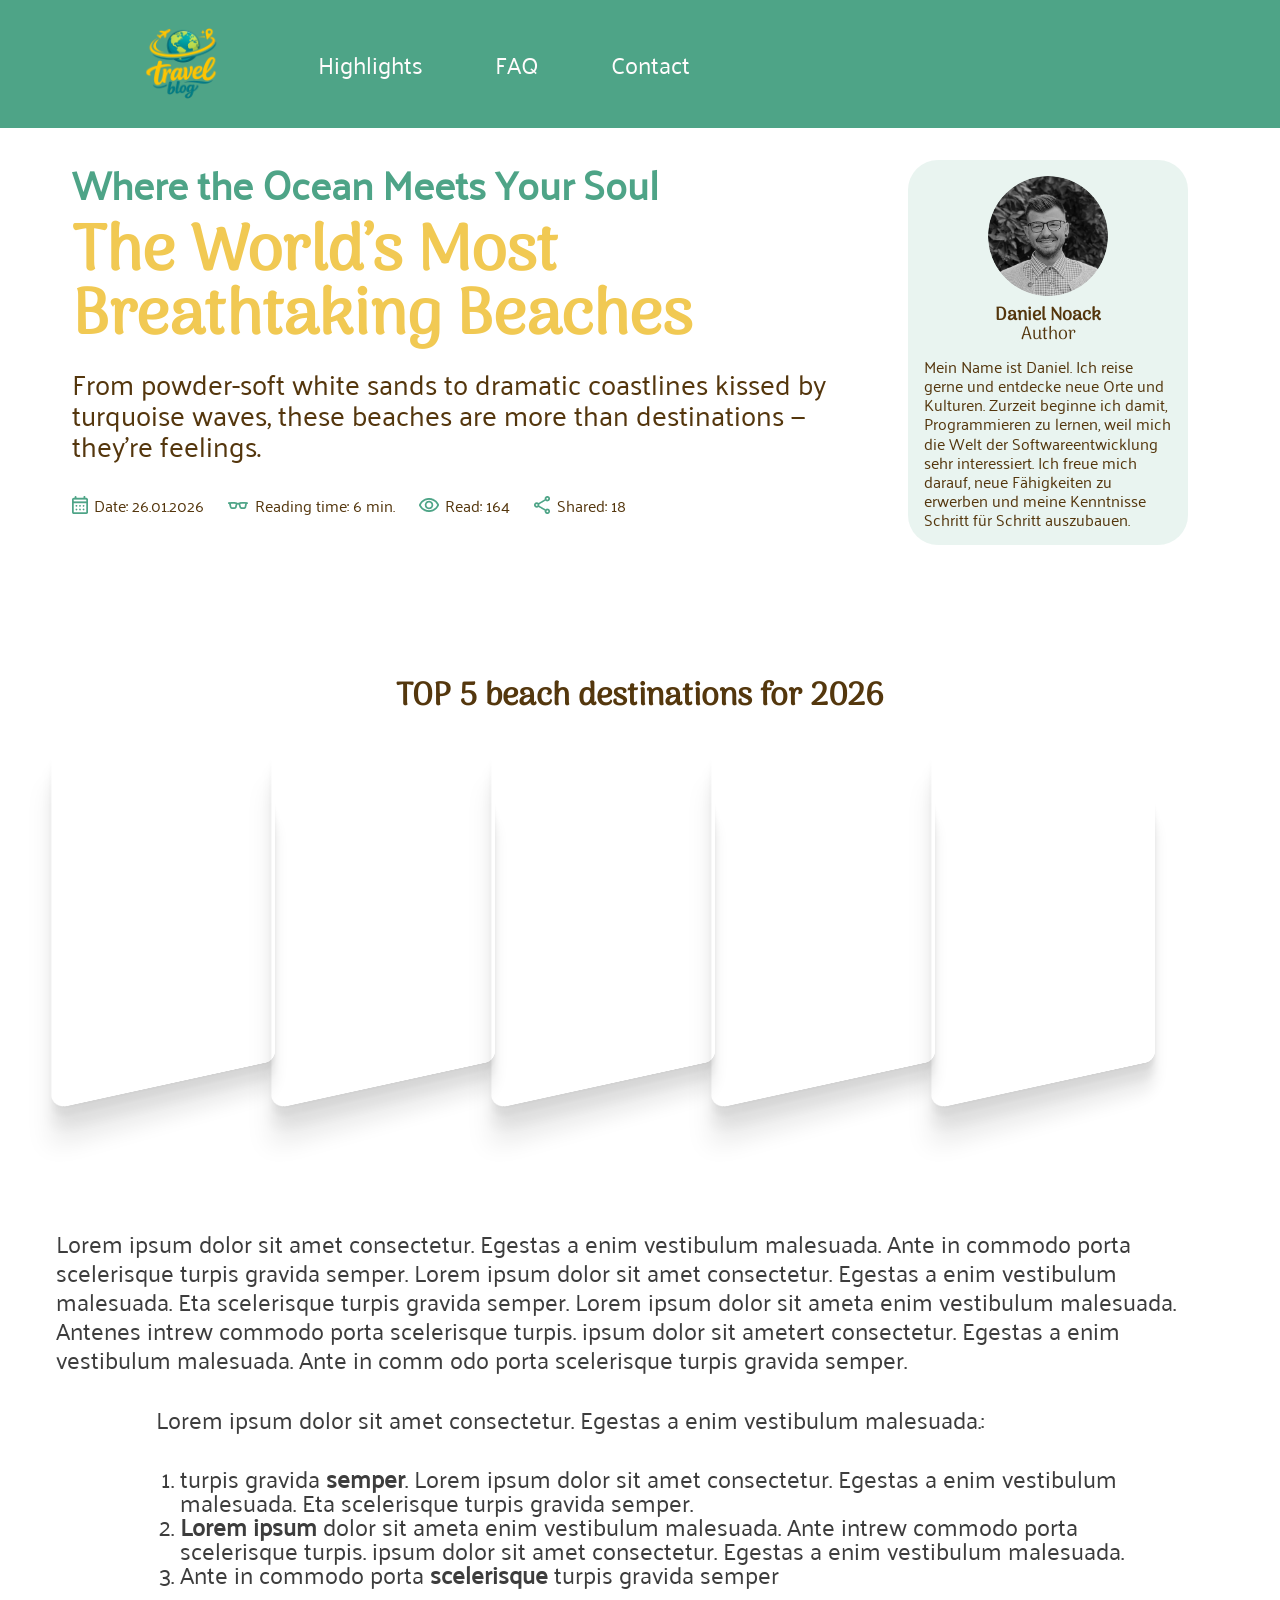
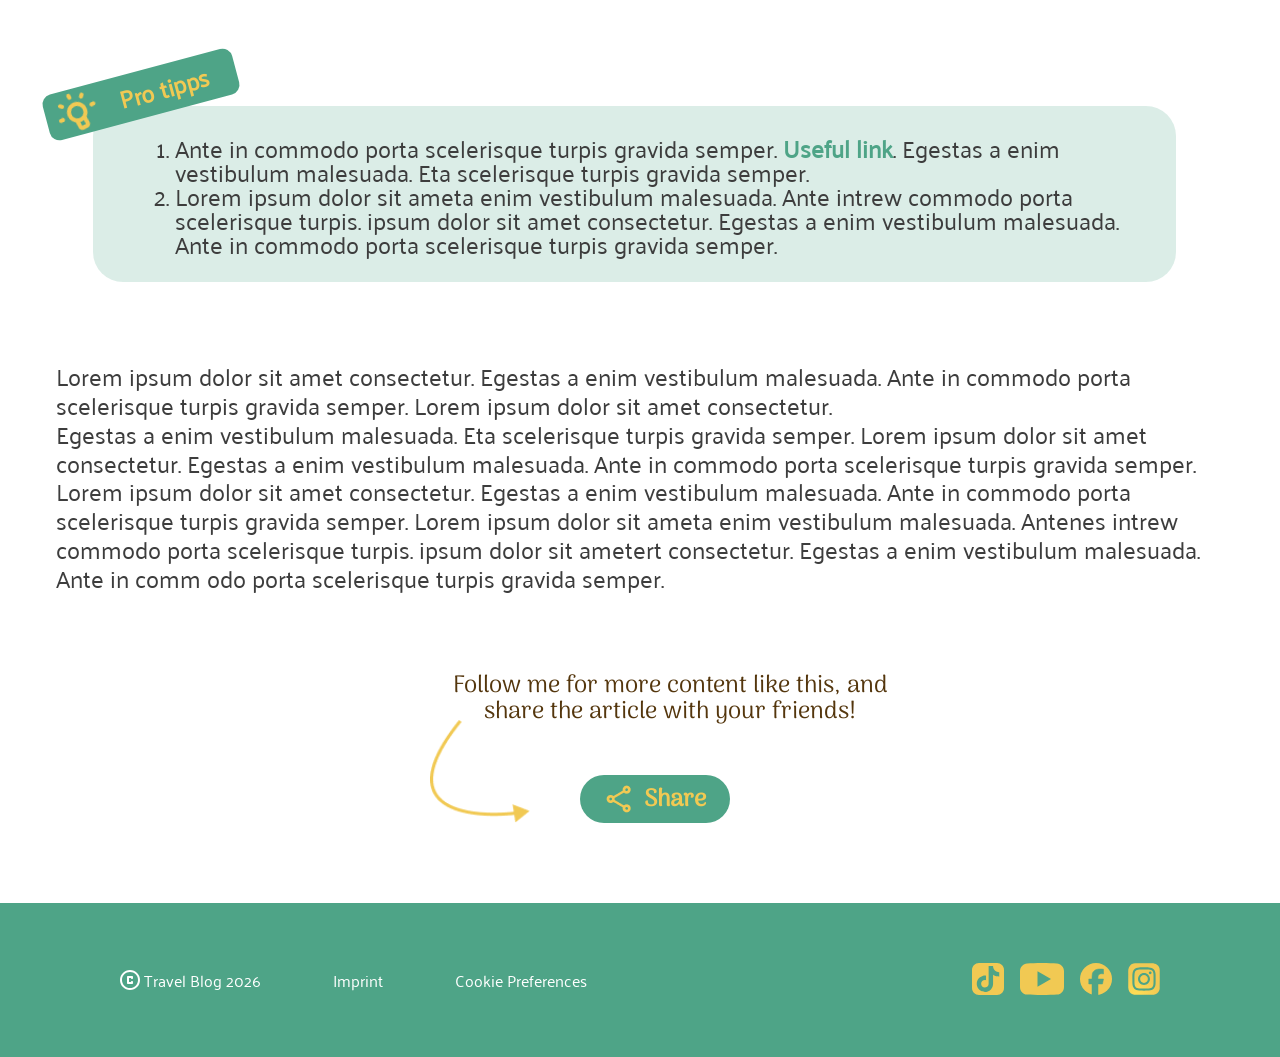
==== Article1.html @ 24c1e1bf "Responsive Slider Art. 1" ====
<!DOCTYPE html>
<html lang="de">

<head>
    <meta charset="UTF-8">
    <meta name="viewport" content="width=device-width, initial-scale=1.0">
    <title>Travel-Blog</title>
    <link rel="icon" type="image/x-icon" href="./icon/logo.svg">
    <link rel="stylesheet" href="var.css">
    <link rel="stylesheet" href="style-art1.css">
    <link rel="stylesheet" href="fonts.css">
    <link rel="stylesheet" href="standart.css">
    <link rel="stylesheet" href="nav-footer.css">
</head>

<body>

    <div class="nav-bar">

        <div class="logo">
            <img src="./icon/logo.svg" alt="Logo">
        </div>

        <nav class="nav-main">
            <ul>
                <li><a href="home.html#highlights">Highlights</a></li>
                <li><a href="home.html#faq">FAQ</a></li>
                <li><a href="home.html#contact">Contact</a></li>
            </ul>
        </nav>
    </div>


    <article>
        <header class="article-header">
            <p class="article-subtitle">Where the Ocean Meets Your Soul </p>
            <h1>The World’s Most Breathtaking Beaches</h1>
            <p class="article-description">From powder-soft white sands to dramatic coastlines kissed by turquoise
                waves, these beaches are more than destinations — they’re feelings.</p>

            <div class="article-meta">
                <span><img src="./img/calendar_month.png" alt="date">Date: 26.01.2026</span>
                <span><img src="./img/eyeglasses_2.png" alt="eyeglasses">Reading time: 6 min.</span>
                <span><img src="./img/visibility.png" alt="eye">Read: 164</span>
                <span><img src="./img/share.png" alt="share">Shared: 18</span>
            </div>
        </header>

        <aside class="author-card">
            <img src="./img/daniel.png" alt="Daniel Noack">
            <h6>Daniel Noack</h6>
            <p class="author-role">Author</p>
            <p class="author-bio">Mein Name ist Daniel. Ich reise gerne und entdecke neue Orte und Kulturen. Zurzeit
                beginne ich damit, Programmieren zu lernen, weil mich die Welt der Softwareentwicklung sehr
                interessiert. Ich freue mich darauf, neue Fähigkeiten zu erwerben und meine Kenntnisse Schritt für
                Schritt auszubauen.</p>
        </aside>

    </article>

    <section class="slider">

        <h5>TOP 5 beach destinations for 2026</h5>

        <section class="slider_b">


            <div class="slider_b_element slider_b_one"> </div>
            <div class="slider_b_element slider_b_two"> </div>
            <div class="slider_b_element slider_b_three"> </div>
            <div class="slider_b_element slider_b_four"> </div>
            <div class="slider_b_element slider_b_five"> </div>

        </section>

    </section>

    <section class="slider_mobile">

        <h5>TOP 5 beach destinations for 2026</h5>
        
        <div class="slider_a">

            <input type="radio" name="slider" value="one" checked>
            <input type="radio" name="slider" value="two">
            <input type="radio" name="slider" value="three">
            <input type="radio" name="slider" value="four">
            <input type="radio" name="slider" value="five">

            <div class="slider_a_wrapper">
                <figure class="slider_a_element element_one"></figure>
                <figure class="slider_a_element element_two"></figure>
                <figure class="slider_a_element element_three"></figure>
                <figure class="slider_a_element element_four"></figure>
                <figure class="slider_a_element element_five"></figure>
            </div>

        </div>
    </section>

    <section class="article-content">
        <p>Lorem ipsum dolor sit amet consectetur. Egestas a enim vestibulum malesuada. Ante in commodo porta
            scelerisque turpis gravida semper. Lorem ipsum dolor sit amet consectetur. Egestas a enim vestibulum
            malesuada. Eta scelerisque turpis gravida semper. Lorem ipsum dolor sit ameta enim vestibulum malesuada.
            Antenes intrew commodo porta scelerisque turpis. ipsum dolor sit ametert consectetur. Egestas a enim
            vestibulum malesuada. Ante in comm odo porta scelerisque turpis gravida semper.</p>

        <p class="list-intro">Lorem ipsum dolor sit amet consectetur. Egestas a enim vestibulum malesuada.:</p>
        <ol>
            <li>turpis gravida <strong>semper</strong>. Lorem ipsum dolor sit amet consectetur. Egestas a enim
                vestibulum malesuada. Eta scelerisque turpis gravida semper.</li>
            <li><strong>Lorem ipsum</strong> dolor sit ameta enim vestibulum malesuada. Ante intrew commodo porta
                scelerisque turpis. ipsum dolor sit amet consectetur. Egestas a enim vestibulum malesuada. </li>
            <li>Ante in commodo porta <strong>scelerisque</strong> turpis gravida semper</li>
        </ol>

        <section class="pro-tipps">
            <div class="pro-tipps-header">
                <img src="./img/lightbulb.png" alt="lightbulb">
                <p>Pro tipps</p>
            </div>
            <div class="pro-tipps-list">
                <ol>
                    <li>Ante in commodo porta scelerisque turpis gravida semper. <span class="useful-link">Useful
                            link</span>. Egestas a enim vestibulum malesuada. Eta scelerisque turpis gravida semper.
                    </li>
                    <li>Lorem ipsum dolor sit ameta enim vestibulum malesuada. Ante intrew commodo porta scelerisque
                        turpis.
                        ipsum dolor sit amet consectetur. Egestas a enim vestibulum malesuada. Ante in commodo porta
                        scelerisque turpis gravida semper.</li>
                </ol>
            </div>
        </section>

        <p class="list-outro">Lorem ipsum dolor sit amet consectetur. Egestas a enim vestibulum malesuada. Ante in
            commodo porta scelerisque turpis gravida semper. Lorem ipsum dolor sit amet consectetur.<br>Egestas a enim
            vestibulum malesuada. Eta scelerisque turpis gravida semper. Lorem ipsum dolor sit amet consectetur.
            Egestas a enim vestibulum malesuada. Ante in commodo porta scelerisque turpis gravida semper. Lorem ipsum
            dolor sit amet consectetur. Egestas a enim vestibulum malesuada. Ante in commodo porta scelerisque turpis
            gravida semper. Lorem ipsum dolor sit ameta enim vestibulum malesuada. Antenes intrew commodo porta
            scelerisque turpis. ipsum dolor sit ametert consectetur. Egestas a enim vestibulum malesuada. Ante in comm
            odo porta scelerisque turpis gravida semper.</p>

    </section>



    <section class="share">
        <p>Follow me for more content like this, and share the article with your friends!</p>
        <div class="share-action">
            <img class="share-arrow" src="./img/Vector 12.png" alt="vector">
            <button>
                <img class="icon-default" src="./img/share-yellow.png" alt="share">
                <img src="./img/share.png" alt="share" class="icon-hover">
                Share
            </button>
        </div>
    </section>

    <footer class="footer-main">
        <div class="footer-left">



            <a href="http://"> <img src="./icon/copyright.svg" alt=""> Travel Blog 2026</a>

            <a href="http://">Imprint</a>
            <a href="http://">Cookie Preferences</a>
        </div>


        <div class="footer-right">
            <a href="http://"><img src="./icon/tiktok.svg" alt="tiktok"></a>
            <a href="http://"><img src="./icon/youtube.svg" alt="youtube"></a>
            <a href="http://"><img src="./icon/facebook.svg" alt="facebook"></a>
            <a href="http://"><img src="./icon/instagram.svg" alt="instagram"></a>
        </div>
    </footer>

    <footer class="footer-mobile">
        <div class="mobile-content">
            <a href="home.html#Cappadocia"><img src="./icon/home-footer.svg" alt="home"></a>
            <a href="home.html#highlights"><img src="./icon/highlights-mobile.svg" alt="highlight"></a>
            <a href="home.html#faq"><img src="./icon/faq-mobile.svg" alt="faq"></a>
            <a href="home.html#contact"><img src="./icon/contact-mobile.svg" alt="contact"></a>

        </div>






    </footer>

</body>

</html>
---- var.css ----
:root {

    /*COLORS*/

    --color-primary: rgb(78, 164, 135);
    --color-primary-hover: #f1c953;

    --color-secondary: #f1c953;
    --color-font-secondary: #ffffff;

    --color-nav: #fffcfc;
    --color-font-main: #54360d;
    --color-summary: #cab575fb;

    --color-link: #4EA48720;

  

    /* SPACING*/

    --spacing-xs: 8px;
    --spacing-sm: 16px;
    --spacing-md: 32px;
    --spacing-m: 48px;
    --spacing-lg: 64px;
    --spacing-xl: 72px;


    /*BORDER RADIUS*/

    --radius-sm: 12px;
    --radius-md: 40px;
    --radius-lg: 50px;


    /*TRANSITIONS*/

    --transition-fast: 0.2s ease;
    --transition-normal: 0.3s ease;
}
---- style-art1.css ----
article {
    display: grid;
    grid-template-columns: 1fr 300px;
    grid-template-rows: auto auto;
    gap: 1rem;
    max-width: 1200px;
    margin: 0 auto;
    padding: 2rem;
    /*  padding: 2rem; */
}

.article-header {
    display: flex;
    flex-direction: column;
    grid-column: 1;
    grid-row: 1;

    /* gap: 20px; */
}

.article-header h1 {
    color: #f1c953;
    margin-bottom: 18px;
    margin-top: 18px;
}

.article-description {
    color: var(--color-font-main);
    font-size: 1.75rem;
    max-width: 900px;
    line-height: 110%;
    margin-bottom: 36px;
}

.article-subtitle {
    font-size: 2.5rem;
    font-weight: 600;
    color: var(--color-primary);
}

.article-meta {
    display: flex;
    gap: 1.5rem;
    align-items: center;
}

.article-meta span {
    display: flex;
    align-items: center;
    gap: 0.4rem;
    font-size: 1;
    color: var(--color-font-main);
}

.article-intro {
    font-weight: 400;
    line-height: 120%;
    color: #3D3D3D;
    margin-top: 40px;
    grid-column: 1 / -1;
    grid-row: 2;
    max-width: 1200px;
}

.author-card {
    background-color: var(--color-link);
    border-radius: 30px;
    grid-column: 2;
    grid-row: 1;
    padding: 1rem;
    text-align: center;
    width: 280px;
    align-self: start;
}

.author-card img {
    width: 120px;
    height: 120px;
    border-radius: 50%;
    object-fit: cover;
}

.author-card h6 {
    font-size: 18px;
    margin-top: 10px;
    font-weight: 700;
}

.author-role {
    font-size: 18px;
    font-weight: 400;
    margin-bottom: 12px;
    font-family: 'Arima';
    text-align: center;
}

.author-bio {
    font-size: 1rem;
    font-weight: 400;
    line-height: 120%;
    text-align: start;
    max-width: 1440px;
}

/*Slider*/

.slider_mobile {
    display: none;
}

.slider {
    display: flex;
    flex-direction: column;
    justify-content: center;
    align-items: center;

    margin-top: 88px;
    margin-bottom: 88px;

}

h5 {
    text-align: center;
}

.slider_b {
    height: 300px;


    display: flex;
    align-items: center;
    justify-content: center;
    margin-top: 64px;
    margin-bottom: 64px;
    /* gap: 10px; */
}

.slider_b_element {

    z-index: 1;
    width: 220px;
    height: 100%;

    border-radius: var(--radius-sm);


    box-shadow: 0px 2px 1px rgba(3, 7, 18, 0.02),
        0px 8px 5px rgba(3, 7, 18, 0.04),
        0px 18px 11px rgba(3, 7, 18, 0.06),
        0px 32px 19px rgba(3, 7, 18, 0.08);


    /*  background-color: rgb(5, 89, 234);*/


    transform: perspective(250px) rotateY(20deg) translateX(-20px);
    transform-origin: 50% 50%;

    transition: all 250ms ease-in-out;
}

.slider_b_one {
    background-image: url(./img/slider_pic_1.jpg);
    background-position: center;
    background-repeat: no-repeat;
    background-size: cover;
}

.slider_b_two {
    background-image: url(./img/slider_pic_2.jpg);
    background-position: center;
    background-repeat: no-repeat;
    background-size: cover;
}

.slider_b_three {
    background-image: url(./img/slider_pic_3.jpg);
    background-position: center;
    background-repeat: no-repeat;
    background-size: cover;
}

.slider_b_four {
    background-image: url(./img/slider_pic_4.jpg);
    background-position: center;
    background-repeat: no-repeat;
    background-size: cover;
}

.slider_b_five {
    background-image: url(./img/slider_pic_5.jpg);
    background-position: center;
    background-repeat: no-repeat;
    background-size: cover;
}

.slider_b_element:hover {
    z-index: 2;
    background-color: aqua;
    transform: perspective(250px) rotateY(0deg) translateX(-20px) scaleX(1.5) scaleY(1.2);
}

.slider_b_element:hover~.slider_b_element {
    background-color: brown;
    transform: perspective(250px) rotateY(-20deg) translateX(-20px);
}

/*Artikel*/

.article-content p {
    font-size: 24px;
    line-height: 120%;
    max-width: 1201px;
    margin: 0 auto;
    padding: 0 1rem;
    color: #3D3D3D;
}

.article-content .list-intro {
    max-width: 1000px;
    font-size: 24px;
    margin-top: 32px;
    margin-bottom: 32px;
}

.article-content ol {
    margin: 0 auto;
    max-width: 1000px;
    /* padding: 0 1rem 0 3.5rem;*/
    color: #3D3D3D;
}


.article-content ol li::marker {
    /*font-size: 14px;*/
    align-items: center;
    font-family: 'Palanquin';
}

.article-content .list-outro {
    margin-top: 32px;
    margin-bottom: 32px;
}

/*Pro Tipps*/
.pro-tipps {
    padding: 20px;
    position: relative;
    margin: 60px auto;
    max-width: 1134px;
    max-height: 260px;
    margin-top: 100px;
}

.pro-tipps-header {
    position: absolute;
    top: -15px;
    left: -30px;
    background-color: var(--color-primary);
    color: var(--color-secondary);
    padding: 4px 12px;
    border-radius: 10px;
    display: flex;
    align-items: center;
    gap: 8px;
    transform: rotate(-15deg);
}

.pro-tipps-header img {
    width: 40px;
}

.pro-tipps-header p {
    color: var(--color-secondary);
    font-weight: 600;
}

.pro-tipps-list {
    max-width: 1083px;
    padding: 26px 16px;
    background-color: #4EA48733;
    padding-top: 30px;
    border-radius: 30px;
}

.pro-tipps-list ol {
    color: #3D3D3D;
}

.pro-tipps-list ol li {
    font-weight: 400;
    font-family: 'Palanquin';
}

.useful-link {
    color: var(--color-primary);
    font-weight: 700;
}

.share {
    display: flex;
    flex-direction: column;
    align-items: center;
    margin: 160px auto 50px auto;
    max-width: 500px;
}

.share-action {
    display: flex;
    flex-direction: column;
    align-items: center;
    position: relative;
    gap: 8px;
}

.share p {
    position: relative;
    text-align: center;
    font-family: 'Arima';
    font-weight: 500;
    top: -80px;
    margin-left: 60px;
}

.share-arrow {
    position: absolute;
    left: -120px;
    bottom: 30px;
    width: 100px;
}

.share button {
    position: relative;
    top: -30px;
    background-color: var(--color-primary);
    color: var(--color-secondary);
    border: none;
    font-family: 'Arima';
    max-height: 48px;
    font-weight: 700;
    font-size: 24px;
    border-radius: 40px;
    padding: 10px 24px;
    margin-left: 30px;
    display: flex;
    align-items: center;
    justify-content: center;
    gap: 8px;
    cursor: pointer;
    transition: var(--transition-normal);
}

.share button:hover {
    background-color: var(--color-secondary);
    color: var(--color-primary);
    border: 1px solid var(--color-primary);
    box-shadow: 0 0 15px var(--color-primary);
}

.icon-hover {
    display: none;
    width: 32px;
}

.share button:hover .icon-default {
    display: none;
}

.share button:hover .icon-hover {
    display: inline-block;
    width: 25px !important;
    height: 25px !important;
}

.share button img {
    width: 32px;
}

/* Responsives Design */

@media screen and (max-width: 1230px) {

    .pro-tipps {
        margin: 60px 40px;
    }

    .slider {
        margin-left: 16px;
        margin-right: 16px;
    }

    .slider_b_element {
        width: 190px;
    }
}

@media screen and (max-width: 1050px) {
    article {
        padding: 1rem;
    }

    .article-subtitle {
        font-size: 2rem;
    }

    .article-header h1 {
        font-size: 3.5rem;
    }

    .article-description {
        font-size: 1.5rem;
    }

    .article-intro {
        font-size: 1.5rem;
    }

    .article-content {
        margin-left: 0;
        margin-right: 0;
    }

    .slider_b_element {
        width: 160px;
    }
}


@media screen and (max-width: 768px) and (min-width: 600px) {
    article {
margin-top: 80px;
}

}

@media screen and (max-width: 768px) {
    body {
        padding-bottom: 130px;
    }

    .slider_mobile {
        display: flex;
        padding-top: 50px;
        padding-bottom: 50px;
        flex-direction: column;
    }

    input[type="radio"] {
        width: 28px;
        height: 28px;
        margin-bottom: -60px;
    }

    input[type="radio"]:checked {
        width: 40px;
        height: 28px;
        appearance: none;
        background-color: var(--color-primary);
        border-radius: 20px;
    }

    .slider_a {
        position: relative;
        display: flex;
        justify-content: center;
        align-items: flex-end;
        gap: 22px;


        width: 100%;
        height: 450px;

        margin: 20px;


        overflow: visible;
    }

    .slider_a input {
        z-index: 2;

    }

    .slider_a_wrapper {
        position: absolute;
        z-index: 1;

        display: flex;

        width: 400%;
        height: 100%;

        transition: all 1s ease-in-out;
    }

    .slider_a_element {
        width: calc(500% / 5);
        height: 100%;
        /* margin: 2rem; */
        s
    }

    .element_one,
    .element_two,
    .element_three,
    .element_four,
    .element_five {
        background-size: cover;
        background-position: center;
        border-radius: 50px;
        margin-right: 10px;
        margin-left: 10px;

    }

    .element_one {

        background-image: url(./img/slider_pic_1.jpg);
    }

    .element_two {
        background-image: url(./img/slider_pic_2.jpg);
    }

    .element_three {
        background-image: url(./img/slider_pic_3.jpg);
    }

    .element_four {
        background-image: url(./img/slider_pic_4.jpg);
    }

    .element_five {
        background-image: url(./img/slider_pic_5.jpg);
    }


    .slider_a input[value="one"]:checked~.slider_a_wrapper {
        transform: translateX(calc(200% / 5));
    }

    .slider_a input[value="two"]:checked~.slider_a_wrapper {
        transform: translate(calc(100% / 5));
    }

    .slider_a input[value="three"]:checked~.slider_a_wrapper {
        transform: translateX(calc(0% / 5));
    }

    .slider_a input[value="four"]:checked~.slider_a_wrapper {
        transform: translateX(calc(-100% / 5));
    }

    .slider_a input[value="five"]:checked~.slider_a_wrapper {
        transform: translateX(calc(-200% / 5));
    }

    article {
        grid-template-columns: 1fr;
/*         margin-top: 100px;
 */    }

    .article-header {
        /* margin-left: 16px;
        margin-right: 16px; */
        grid-column: 1;
    }

    .author-card {
        grid-column: 1;
        grid-row: 2;
        width: 100%;
        margin-right: 16px;
        margin-left: 16px;
        align-self: center;
        justify-self: center;
    }

    .author-bio {
        text-align: center;
    }

    .slider {
        display: none;
    }

    .article-intro {
        grid-column: 1;
        grid-row: 3;
        margin-top: 24px;
        /*  margin-left: 16px;
        margin-right: 16px; */
    }

    .article-subtitle {
        font-size: 20px;
    }

    .article-header h1 {
        font-size: 40px;
        margin-top: 15px;
    }

    .article-description {
        font-size: 18px;
        margin-bottom: 28px;
    }

    .article-meta {
        flex-wrap: wrap;
        gap: 0.5rem;
        margin-bottom: 16px;
    }

    .article-meta span {
        font-size: 1rem;
        width: 45%;
    }

    .article-intro {
        font-size: 16px;
    }

    .article-content {
        padding-top: 50px;
    }

    .article-content p {
        font-size: 16px;
        /* padding-top: 40px; */
    }



    .article-content .list-intro {
        font-size: 16px;
    }

    .article-content ul li {
        font-size: 16px;
    }

    .article-content ul li::marker {
        font-size: 12px;
    }

    .article-content .list-outro {
        padding-top: 12px;
        padding-bottom: 24px;
    }

    .pro-tipps {
        margin: 60px 16px;
        /* padding: 0px; */
    }

    .pro-tipps-header {
        left: 25px;
    }

    .pro-tipps-list ol li {
        font-size: 16px;
    }


    .share p {
        font-size: 18px;
        margin-left: 0;
        top: -120px;
    }

    .share-arrow {
        bottom: 130px;
        width: 50px;
        height: 30px;
        transform: rotate(35deg);
    }

    .share button {
        top: -100px;
    }

    li {
        font-size: 16px;
    }

}

@media screen and (max-width: 680px) {

    .pro-tipps {
        margin: 60px 16px 0px 16px;
    }

    .share p {
        position: static;
        top: 0;
        margin-left: 0;
    }

    .share {
        margin: 30px 50px 100px 50px;
    }

    .share button {
        top: 20px;
        right: 20px;
        margin-top: 24px;
    }

    .share-arrow {
        top: 15px;
    }
}

@media screen and (max-width: 420px) {
    .share-arrow {
        left: -60px;
    }

    .share {
        margin: 80px 50px 100px 50px;
    }
}

@media screen and (max-width: 390px) {

    .share {
        margin: 120px 50px 100px 50px;
    }

    @media screen and (max-width: 350px) {
        .share {
            margin: 150px 50px 100px 50px;
        }
    }
}
---- fonts.css ----
@import url('https://fonts.googleapis.com/css2?family=Inter:wght@300;400;500;600;700&display=swap');


/*FONTS*/

@font-face {
    font-display: swap;
    font-family: 'Arima';
    font-style: normal;
    font-weight: 400;
    src: url('./fonts/arima-v7-latin-regular.woff2') format('woff2');
}

@font-face {
    font-display: swap;
    font-family: 'Palanquin';
    font-style: normal;
    font-weight: 400;
    src: url('./fonts/palanquin-v17-latin-regular.woff2') format('woff2');
}

@font-face {
    font-display: swap;
    font-family: 'Palanquin Dark';
    font-style: normal;
    font-weight: 400;
    src: url('./fonts/palanquin-dark-v17-latin-regular.woff2') format('woff2');
}


/* BASE TYPOGRAPHY*/

body {
    font-family: 'Palanquin';
    color: var(--color-font-main);
    line-height: 1;
}


/* HEADINGS */


h1 {
    font-family: 'Arima';
    font-size: 64px;

}

h2 {
    font-family: 'Arima';
    font-size: 60px;
    

}

h3 {
    font-family: 'Arima' ;
    font-size: 52px;
    color: var(--color-primary)
   
}

h4 {
    font-family: 'Palanquin Dark';
    font-size: 48px;
}

h5 {
    font-family: 'Arima' ;
    font-size: 32px;
    color: #54370D;
}

h6 {
    font-size: 16px;
    font-family: 'Arima' ;
}


/*TEXT*/


p {
    font-size: 24px;
    line-height: 110%;
    
}



/*LINKS & LISTS */

a {
    color: white;
    text-decoration: none;
   
}

li {
    font-family: 'Palanquin';
    font-size: 24px;
}

ul  :hover {
color: var(--color-primary-hover) !important;

}




@media screen and (min-width: 769px) and (max-width: 1300px)
{}


@media screen and (min-width: 320px) and (max-width: 768px)
{

h1 {
    font-family: 'Arima';
    font-size: 64px;

}

h2 {
    font-family: 'Arima';
    font-size: 60px;
    

}

h3 {
    font-family: 'Arima' ;
    font-size: 40px;
    color: var(--color-primary)
   
}

h4 {
    font-family: 'Palanquin Dark';
    font-size: 28px;
}

h5 {
    font-family: 'Arima' ;
    font-size: 20px;
}

h6 {
    font-size: 16px;
    font-family: 'Arima' ;
}

li {
    font-size: 16px;
}


/*TEXT*/


p {
    font-size: 20px;
    line-height: 110%;
    
}


}
---- standart.css ----
*{
    margin: 0;
    box-sizing: border-box;
    scroll-behavior: smooth;
    
}

body{
height: 100dvh;
}
---- nav-footer.css ----
/* !!!WICHTRIGER HINWEIß !!! RICHTET EIN EXTRA STYLESHEET FÜR DIE NAV UND FOOTER 
ICH GLAUBE WIR SOLLTEN ALLE DEN STYLE.CSS UMBENENNEN WEGEN ÜBERSCHNEIDUNGEN UND VERLINKUNG */


 /* das ist der nav Jungs :) */

.footer-mobile{
    display: none;
}

.burger-menu {
    display: none;
}

.nav-bar {
    height: 128px;
display: flex;
align-items: center;
padding: 32px 146px;
background-color: var(--color-primary);
justify-content: flex-start;
}

.logo {
padding: 0 100px;
}

.nav-main ul {
display: flex;
list-style: none;
gap: var(--spacing-xl);
padding: 0;
}

.nav-main ul li a {
color: var(--color-nav);
text-decoration: none;
}

/* und hier ist der footer */

.footer-main {
background-color: var(--color-primary);
display: flex;
justify-content: space-between;
align-items: center;
padding: 60px 120px;
}

.footer-left a {
    display: flex;
    align-items: center;
    gap: 4px;
}

.footer-left {
color: white;
display: flex;
gap: var(--spacing-xl);
height: 20px;
}

.footer-left div {
margin-right: -66px;
}

.footer-right {
display: flex;
gap: var(--spacing-sm);
}

/* Responsive-beta (um content begrenzung zu testen */

@media screen and (min-width: 1920px) {

.nav-bar {
    padding: 0 max(calc(50% - 720px));
    height: 128px;
}

.footer-main {
    padding: 0 max(calc(50% - 720px));
    height: 128px;
}
}

.logo {
    padding: 0 100px 0 0;
}







@media screen and (min-width: 601px) and (max-width: 768px){

.nav-main{
    display: none;
}

.burger-menu {
    display: block;
    margin-left: auto;
}

.logo{
    padding: 0;
   
}


.logo img {
    padding: 5px 0;
 height: 58px;
    width: 58px;

}

.nav-bar{
    height: 70px;
   width: 100%;
   max-width: 991px;
    left: 0;
    top: 0;
   position: fixed;
    justify-content: center;
    align-items: center;
   
    z-index: 100;
}

.footer-main{
    height: 134px;
    padding: 60px 23px; 
}

.footer-left{
    flex-direction: column-reverse;
    gap: var(--spacing-xs);
    justify-content: center;
    
}

.footer-left a {
    width: 147px;
}

.footer-left div{
   display: flex;
   align-items: center;
}

.footer-right{
padding: 46px 0 0 8px;

}

.footer-right img{

    width: 33px;
    height: 24px;
}

.footer-mobile{
    width: 100%;
    display: flex;
    background-color: var(--color-secondary);
    height: 88px;
    position: sticky;
    align-items: center;
    bottom: 0;
    z-index: 99;
    padding: 48px 0 48px 0;
}

.mobile-content{
    align-items: center;
    justify-content: space-evenly;
    display: flex;
    width: 100%;   

}

}

@media screen and (min-width: 320px) and (max-width: 600px) {
   .nav-main{
    display: none;
  }

  .burger-menu {
    display: block;
    margin-left: auto;
}

  .nav-bar{
    height: 70px;
   width: 100%;
position: fixed;
    left: 0;
    top: 0;
    justify-content: center;
    align-items: center;
   
    z-index: 100;
}

  .footer-right img{

    width: 28px;
    height: 22px;
}

.logo{
    padding: 0;
   
}

.logo img {
    padding: 5px 0;
 height: 58px;
    width: 58px;

}

  .footer-left{
    flex-direction: column-reverse;
    gap: var(--spacing-xs);
    justify-content: center; 
}

  .footer-right{
    padding: 46px 10px;
    display: grid;
    grid-template-columns: 1fr 1fr;
 }

 .footer-main {
    padding: 40px 10px;
 }

 .footer-mobile{
    width: 100%;
    display: flex;
    background-color: var(--color-secondary);
    height: 88px;
    position: sticky; 
    align-items: center;
    bottom: 0;
    z-index: 99;
    padding: 48px 0 48px 0;
}

.mobile-content{
    align-items: center;
    justify-content: space-evenly;
    display: flex;
    width: 100%;   

}

}
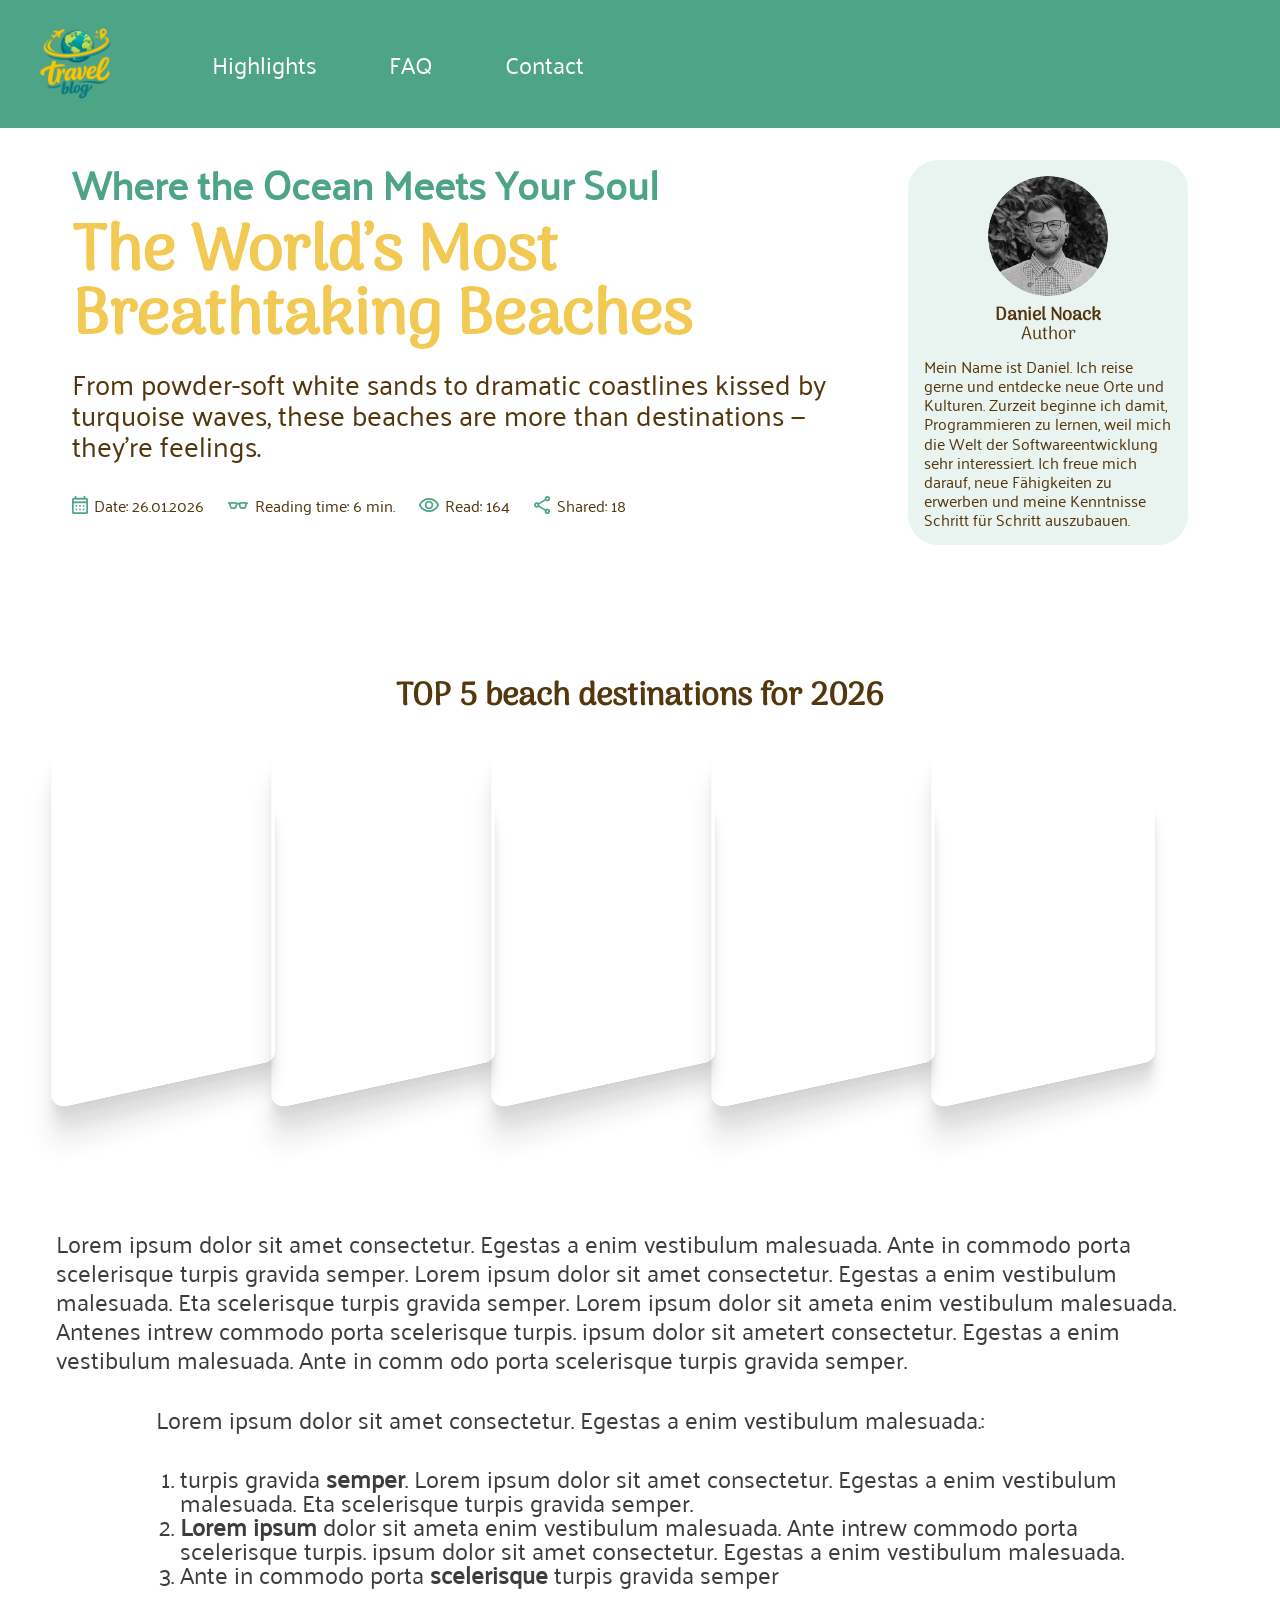
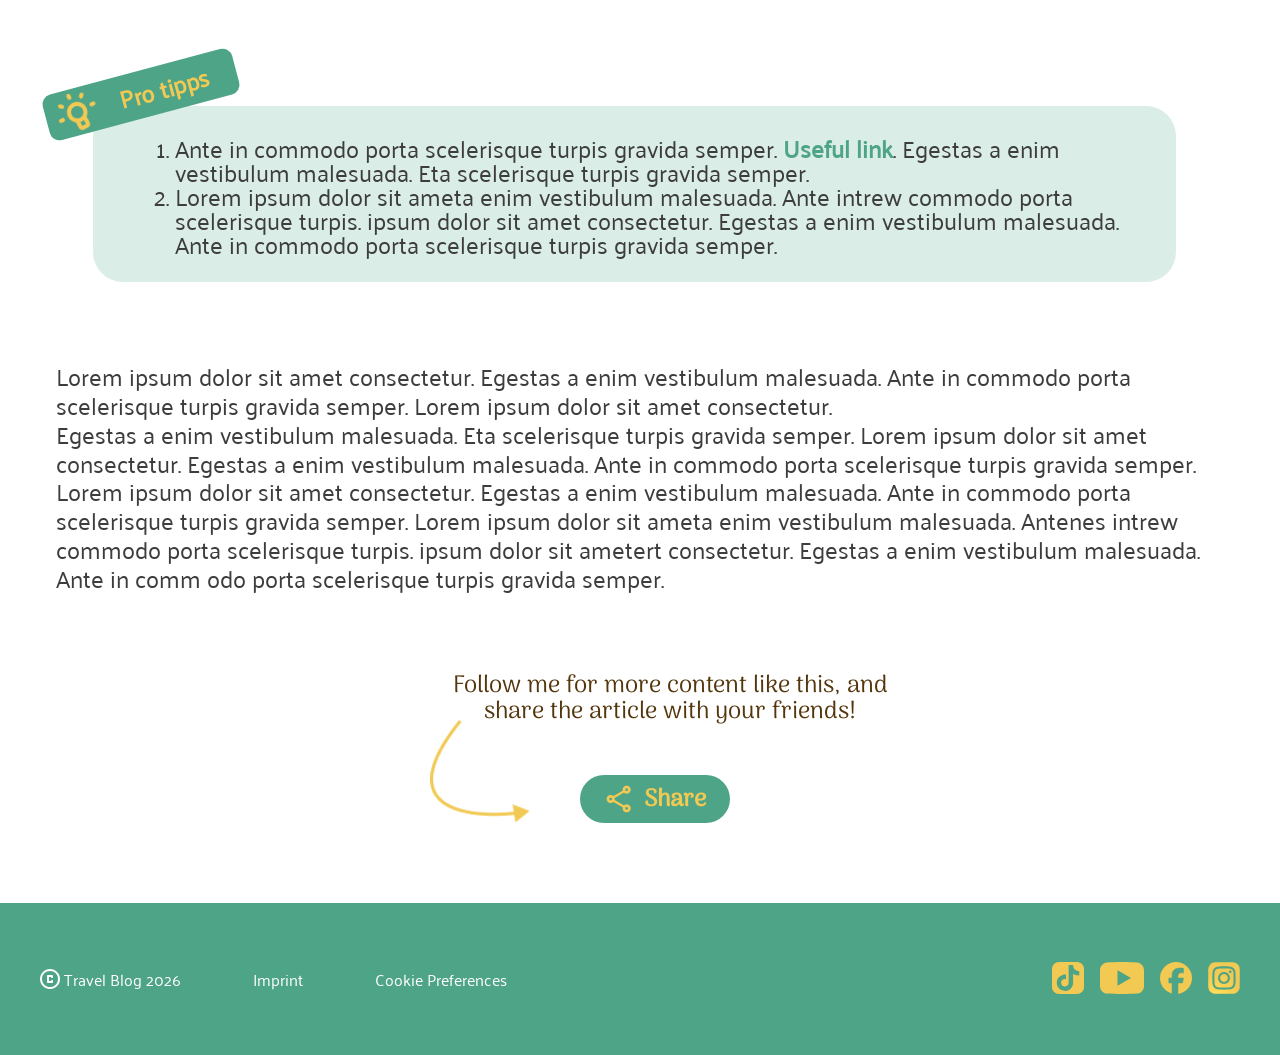
==== commit 247d5794: "added impressum and privacy policy and fixed home.html nav/footer" ====
--- a/Article1.html
+++ b/Article1.html
@@ -18,8 +18,21 @@
     <div class="nav-bar">
 
         <div class="logo">
-            <img src="./icon/logo.svg" alt="Logo">
-        </div>
+            <a href="home.html#Cappadocia"><img src="./icon/logo.svg" alt="Logo"></a>
+        </div>
+        <input type="checkbox" id="menu-toggle" class="menu-toggle">
+
+<label for="menu-toggle" class="burger-menu">
+  <img src="./icon/burger.svg" alt="menu">
+</label>
+
+<nav class="burger-main">
+  <ul>
+    <li><a href="home.html#higlights">Highlights</a></li>
+    <li><a href="home.html#faq">FAQ</a></li>
+    <li><a href="home.html#contact">Contact</a></li>
+  </ul>
+</nav>
 
         <nav class="nav-main">
             <ul>
@@ -162,18 +175,18 @@
 
 
 
-            <a href="http://"> <img src="./icon/copyright.svg" alt=""> Travel Blog 2026</a>
-
-            <a href="http://">Imprint</a>
+            <a href="home.html#Cappadocia"> <img src="./icon/copyright.svg" alt=""> Travel Blog 2026</a>
+
+            <a href="./impressum.html" target="_blank">Imprint</a>
             <a href="http://">Cookie Preferences</a>
         </div>
 
 
         <div class="footer-right">
-            <a href="http://"><img src="./icon/tiktok.svg" alt="tiktok"></a>
-            <a href="http://"><img src="./icon/youtube.svg" alt="youtube"></a>
-            <a href="http://"><img src="./icon/facebook.svg" alt="facebook"></a>
-            <a href="http://"><img src="./icon/instagram.svg" alt="instagram"></a>
+            <a href="https://www.tiktok.com"><img src="./icon/tiktok.svg" alt="tiktok"></a>
+            <a href="https://www.youtube.com"><img src="./icon/youtube.svg" alt="youtube"></a>
+            <a href="https://www.facebook.com/?locale=de_DE"><img src="./icon/facebook.svg" alt="facebook"></a>
+            <a href="https://www.instagram.com"><img src="./icon/instagram.svg" alt="instagram"></a>
         </div>
     </footer>
 
--- a/style-art1.css
+++ b/style-art1.css
@@ -557,8 +557,8 @@
 
     article {
         grid-template-columns: 1fr;
-/*         margin-top: 100px;
- */    }
+         margin-top: 80px;
+    }
 
     .article-header {
         /* margin-left: 16px;
@@ -689,7 +689,7 @@
 @media screen and (max-width: 680px) {
 
     .pro-tipps {
-        margin: 60px 16px 0px 16px;
+       /*  margin: 60px 16px 0px 16px; */
     }
 
     .share p {
--- a/nav-footer.css
+++ b/nav-footer.css
@@ -12,11 +12,20 @@
     display: none;
 }
 
+.burger-main {
+    display: none;
+}
+
+.menu-toggle {
+    display: none;
+}
+
 .nav-bar {
+    padding: 0 max(calc(50% - 600px), 24px);
     height: 128px;
 display: flex;
 align-items: center;
-padding: 32px 146px;
+
 background-color: var(--color-primary);
 justify-content: flex-start;
 }
@@ -40,11 +49,12 @@
 /* und hier ist der footer */
 
 .footer-main {
+    padding: 0 max(calc(50% - 600px), 24px);
 background-color: var(--color-primary);
 display: flex;
 justify-content: space-between;
 align-items: center;
-padding: 60px 120px;
+height: 152px;
 }
 
 .footer-left a {
@@ -74,12 +84,12 @@
 @media screen and (min-width: 1920px) {
 
 .nav-bar {
-    padding: 0 max(calc(50% - 720px));
+    padding: 0 max(calc(50% - 600px));
     height: 128px;
 }
 
 .footer-main {
-    padding: 0 max(calc(50% - 720px));
+    padding: 0 max(calc(50% - 600px));
     height: 128px;
 }
 }
@@ -232,13 +242,13 @@
 }
 
   .footer-right{
-    padding: 46px 10px;
-    display: grid;
-    grid-template-columns: 1fr 1fr;
+    padding: 52px 0 0 10px;
+    display: flex;
+   
  }
 
  .footer-main {
-    padding: 40px 10px;
+    padding: 40px 24px;
  }
 
  .footer-mobile{
@@ -261,4 +271,59 @@
 
 }
 
+}
+
+
+@media screen and (max-width: 768px) {
+
+  .nav-main {
+    display: none;
+    position: absolute;
+    top: 70px;
+    left: 0;
+    width: 100%;
+    background-color: var(--color-primary);
+    box-shadow: 0 8px 20px rgba(0,0,0,0.2);
+  }
+
+  /* OPEN STATE */
+  .menu-toggle:checked ~ .nav-main {
+    display: block;
+  }
+
+  /* UL jetzt vertikal */
+  .nav-main ul {
+    flex-direction: column;
+    display: flex;
+    gap: 0;
+    padding: 0;
+    margin: 0;
+  }
+
+  /* Links schöner machen */
+  .nav-main ul li {
+    width: 100%;
+  }
+
+  .nav-main ul li a {
+    display: block;
+    width: 100%;
+    padding: 16px 24px;
+    color: var(--color-nav);
+    text-decoration: none;
+    border-bottom: 1px solid rgba(255,255,255,0.08);
+    transition: 0.2s ease;
+  }
+
+  /* Hover / Touch Feedback */
+  .nav-main ul li a:hover {
+    background-color: rgba(255,255,255,0.08);
+  }
+
+  /* Burger sichtbar */
+  .burger-menu {
+    display: block;
+    margin-left: auto;
+    cursor: pointer;
+  }
 }
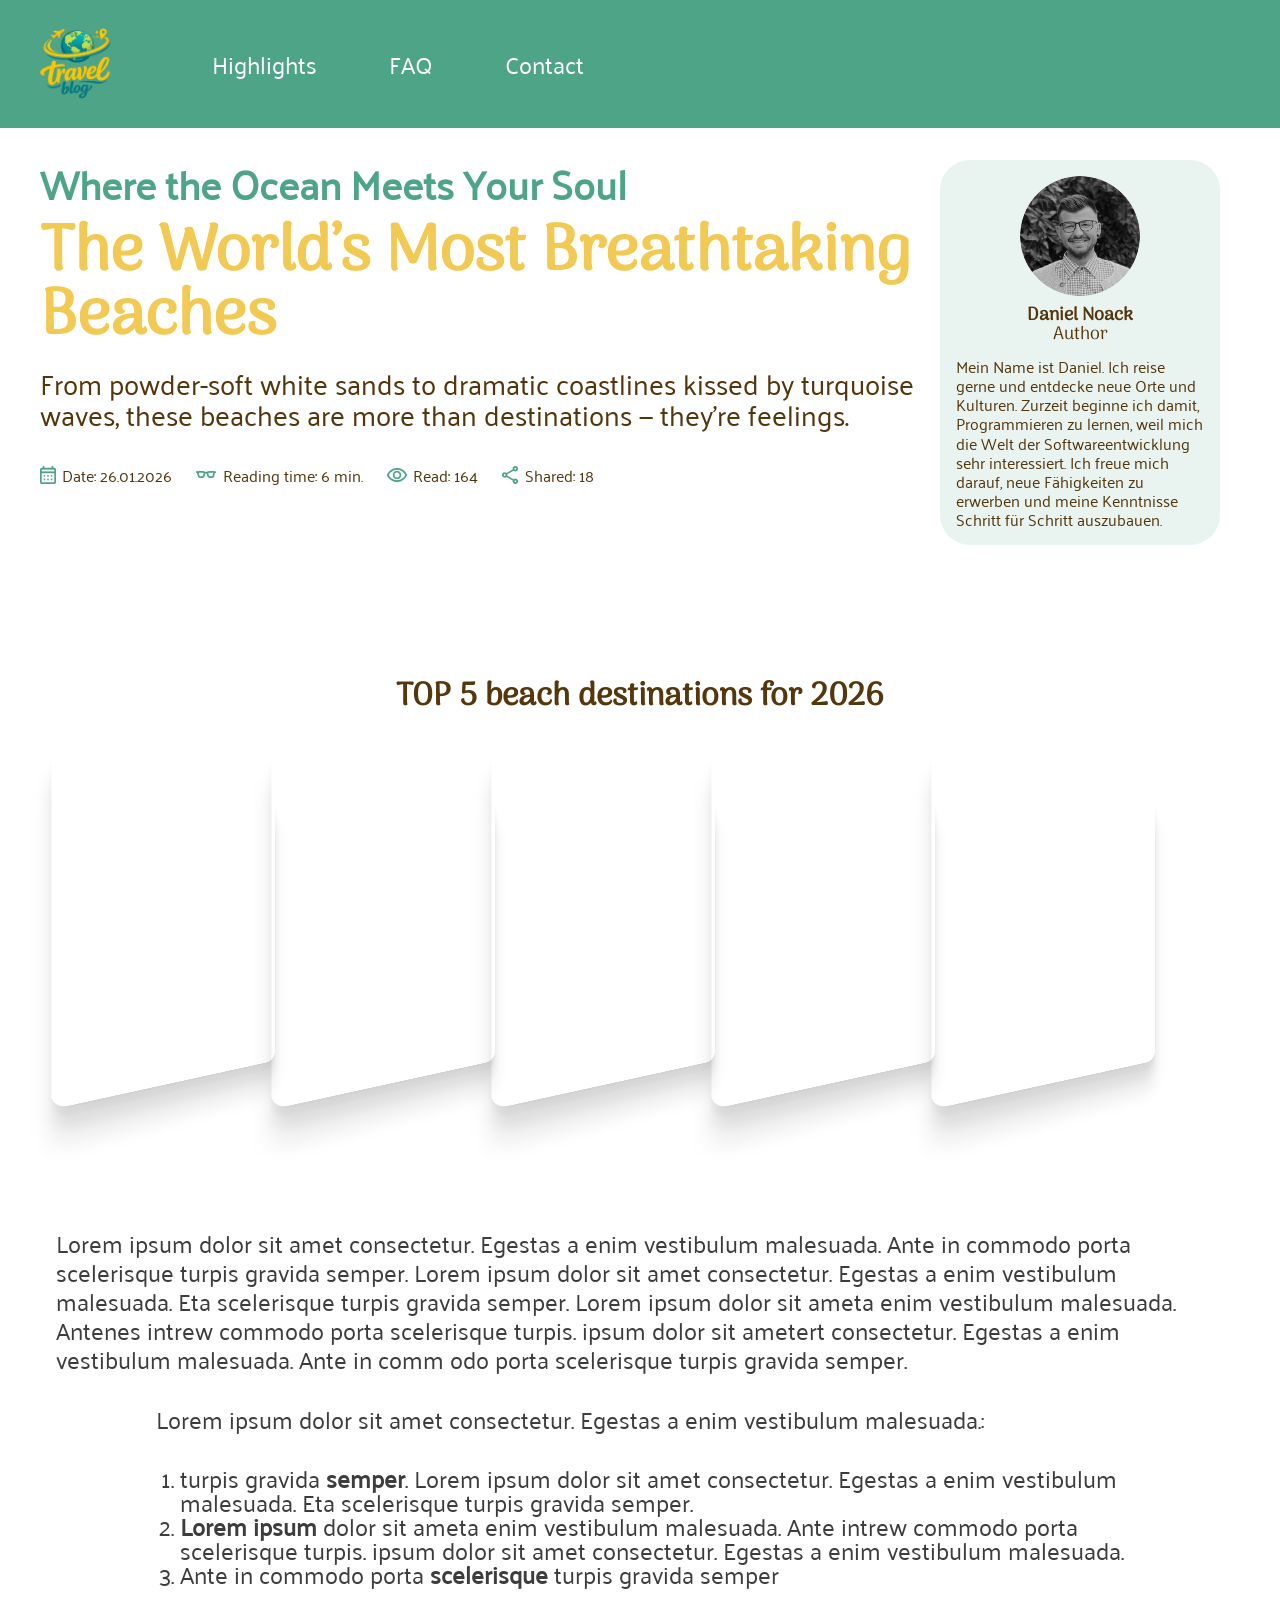
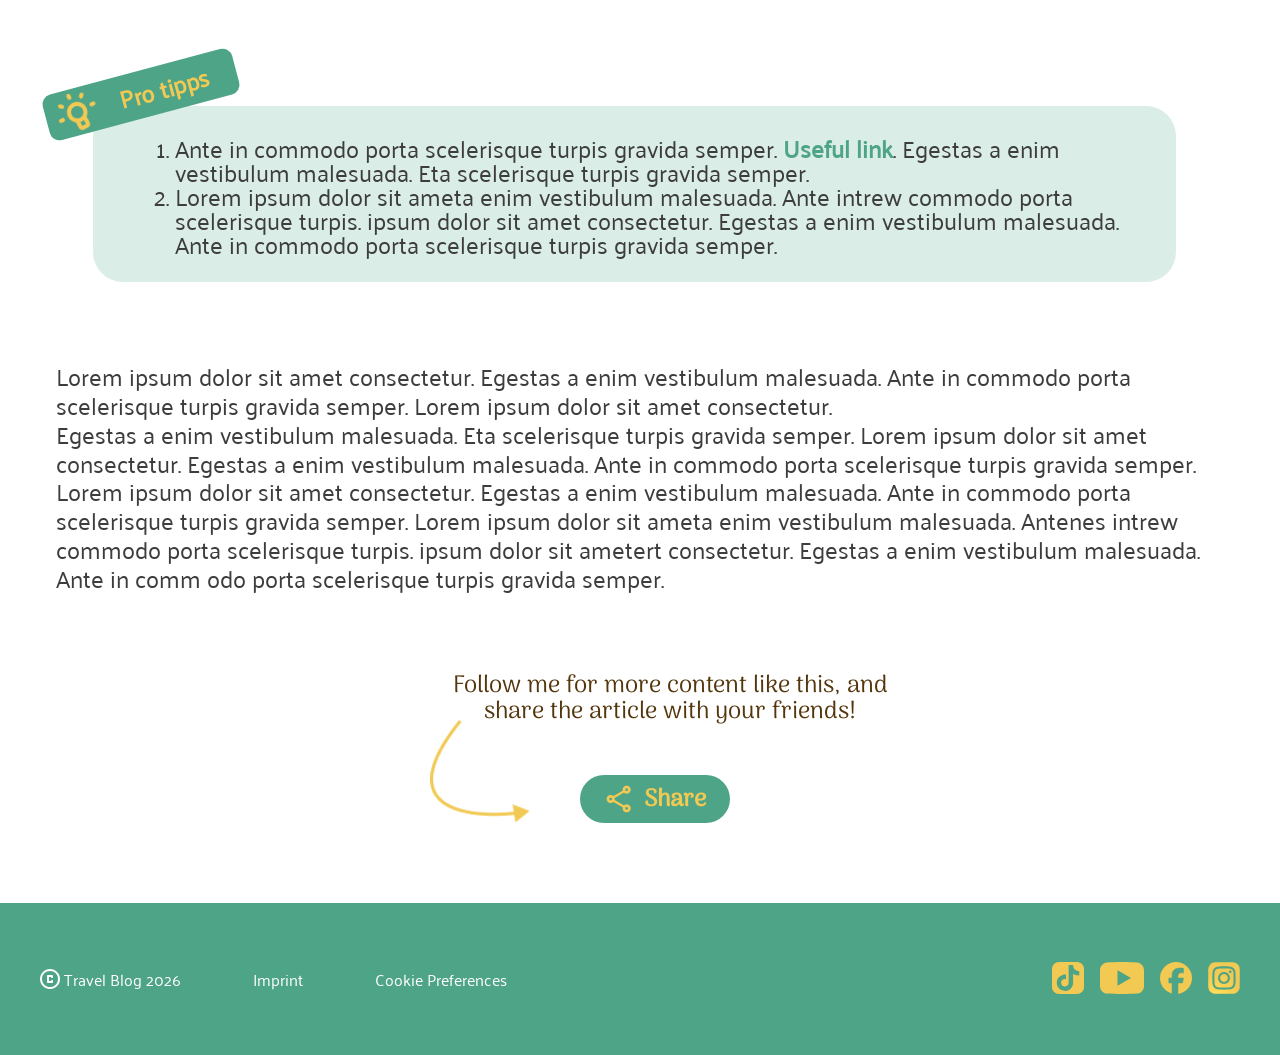
==== commit 7c1c478c: "fix" ====
--- a/Article1.html
+++ b/Article1.html
@@ -18,7 +18,7 @@
     <div class="nav-bar">
 
         <div class="logo">
-            <a href="home.html#Cappadocia"><img src="./icon/logo.svg" alt="Logo"></a>
+            <a href="index.html#Cappadocia"><img src="./icon/logo.svg" alt="Logo"></a>
         </div>
         <input type="checkbox" id="menu-toggle" class="menu-toggle">
 
@@ -28,17 +28,17 @@
 
 <nav class="burger-main">
   <ul>
-    <li><a href="home.html#higlights">Highlights</a></li>
-    <li><a href="home.html#faq">FAQ</a></li>
-    <li><a href="home.html#contact">Contact</a></li>
+    <li><a href="index.html#higlights">Highlights</a></li>
+    <li><a href="index.html#faq">FAQ</a></li>
+    <li><a href="index.html#contact">Contact</a></li>
   </ul>
 </nav>
 
         <nav class="nav-main">
             <ul>
-                <li><a href="home.html#highlights">Highlights</a></li>
-                <li><a href="home.html#faq">FAQ</a></li>
-                <li><a href="home.html#contact">Contact</a></li>
+                <li><a href="index.html#highlights">Highlights</a></li>
+                <li><a href="index.html#faq">FAQ</a></li>
+                <li><a href="index.html#contact">Contact</a></li>
             </ul>
         </nav>
     </div>
@@ -175,7 +175,7 @@
 
 
 
-            <a href="home.html#Cappadocia"> <img src="./icon/copyright.svg" alt=""> Travel Blog 2026</a>
+            <a href="index.html#Cappadocia"> <img src="./icon/copyright.svg" alt=""> Travel Blog 2026</a>
 
             <a href="./impressum.html" target="_blank">Imprint</a>
             <a href="http://">Cookie Preferences</a>
@@ -192,10 +192,10 @@
 
     <footer class="footer-mobile">
         <div class="mobile-content">
-            <a href="home.html#Cappadocia"><img src="./icon/home-footer.svg" alt="home"></a>
-            <a href="home.html#highlights"><img src="./icon/highlights-mobile.svg" alt="highlight"></a>
-            <a href="home.html#faq"><img src="./icon/faq-mobile.svg" alt="faq"></a>
-            <a href="home.html#contact"><img src="./icon/contact-mobile.svg" alt="contact"></a>
+            <a href="index.html#Cappadocia"><img src="./icon/home-footer.svg" alt="home"></a>
+            <a href="index.html#highlights"><img src="./icon/highlights-mobile.svg" alt="highlight"></a>
+            <a href="index.html#faq"><img src="./icon/faq-mobile.svg" alt="faq"></a>
+            <a href="index.html#contact"><img src="./icon/contact-mobile.svg" alt="contact"></a>
 
         </div>
 
--- a/style-art1.css
+++ b/style-art1.css
@@ -5,7 +5,8 @@
     gap: 1rem;
     max-width: 1200px;
     margin: 0 auto;
-    padding: 2rem;
+    padding-top: 2rem;
+    padding-bottom: 2rem;
     /*  padding: 2rem; */
 }
 
@@ -392,6 +393,12 @@
     .slider_b_element {
         width: 190px;
     }
+    article {
+
+    padding-left: 1rem;
+    padding-right: 1rem;
+    /*  padding: 2rem; */
+}
 }
 
 @media screen and (max-width: 1050px) {
@@ -497,7 +504,7 @@
         width: calc(500% / 5);
         height: 100%;
         /* margin: 2rem; */
-        s
+        
     }
 
     .element_one,
@@ -688,10 +695,6 @@
 
 @media screen and (max-width: 680px) {
 
-    .pro-tipps {
-       /*  margin: 60px 16px 0px 16px; */
-    }
-
     .share p {
         position: static;
         top: 0;
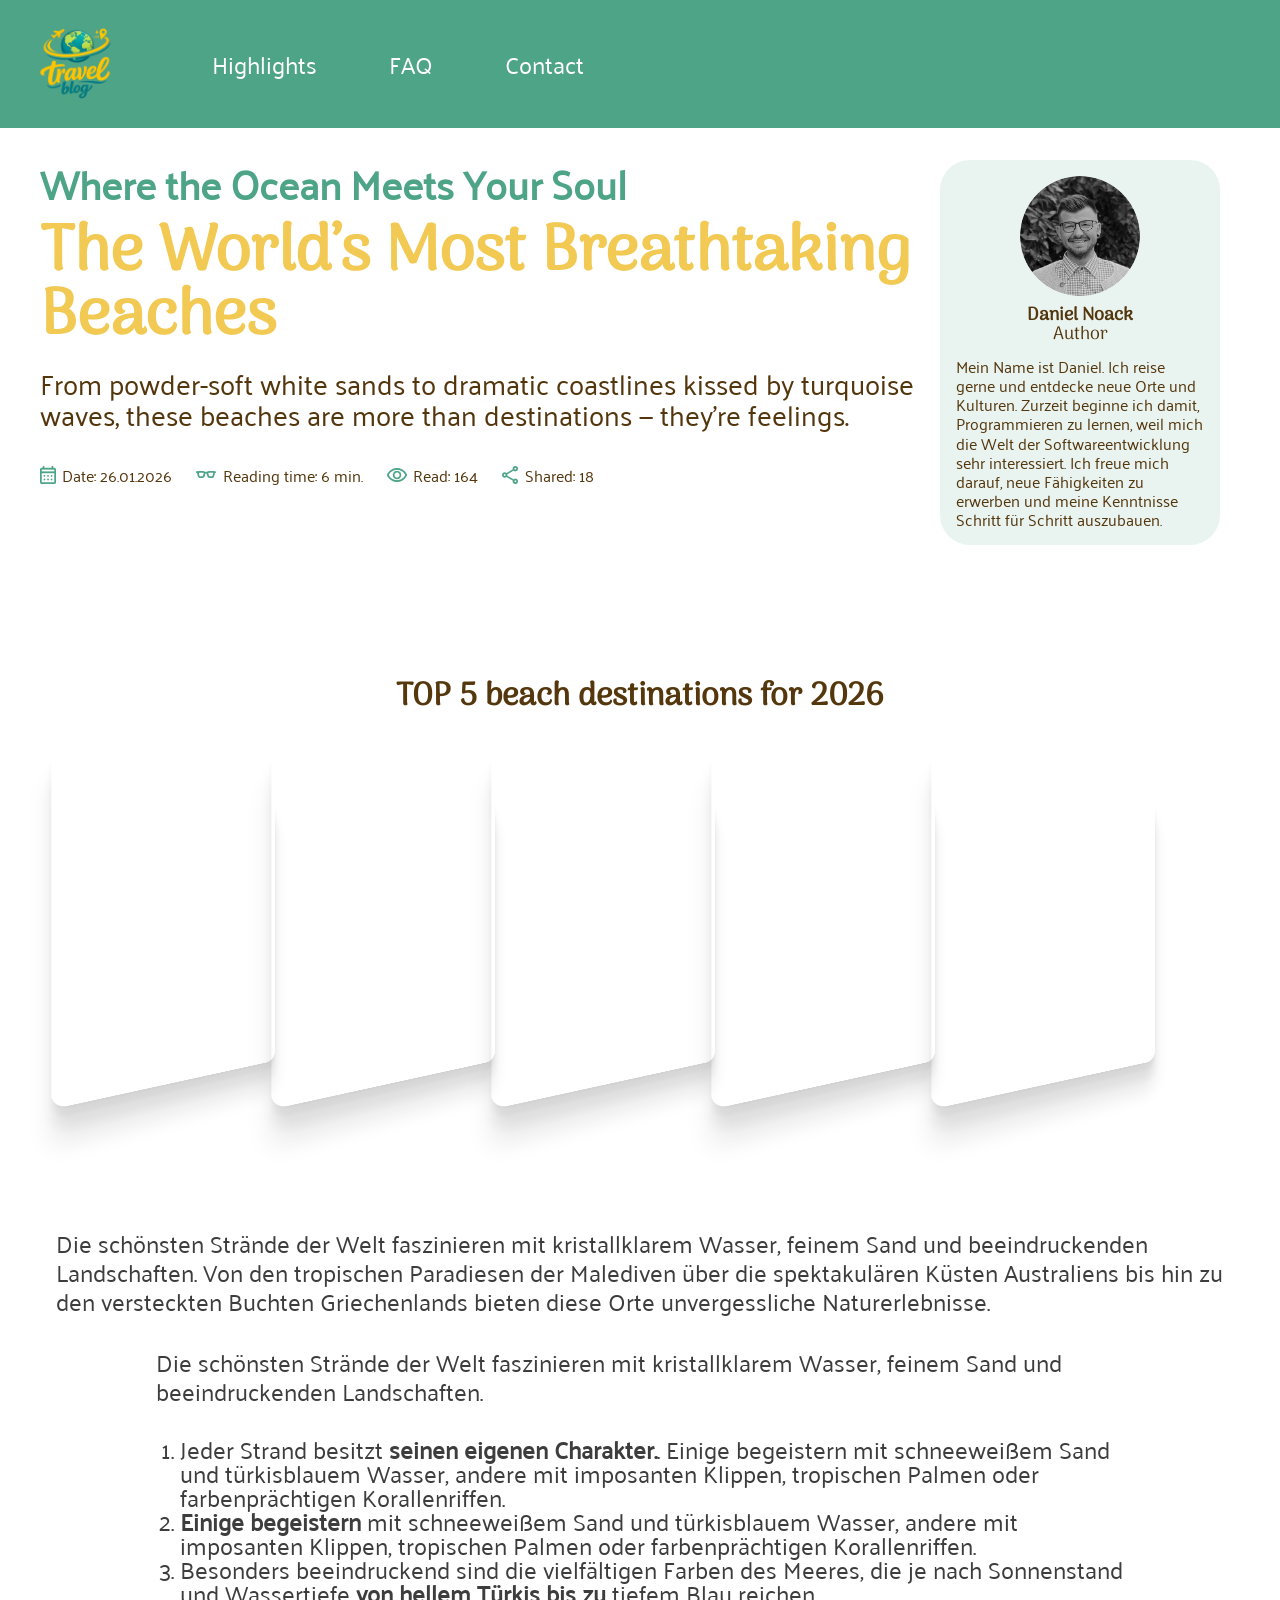
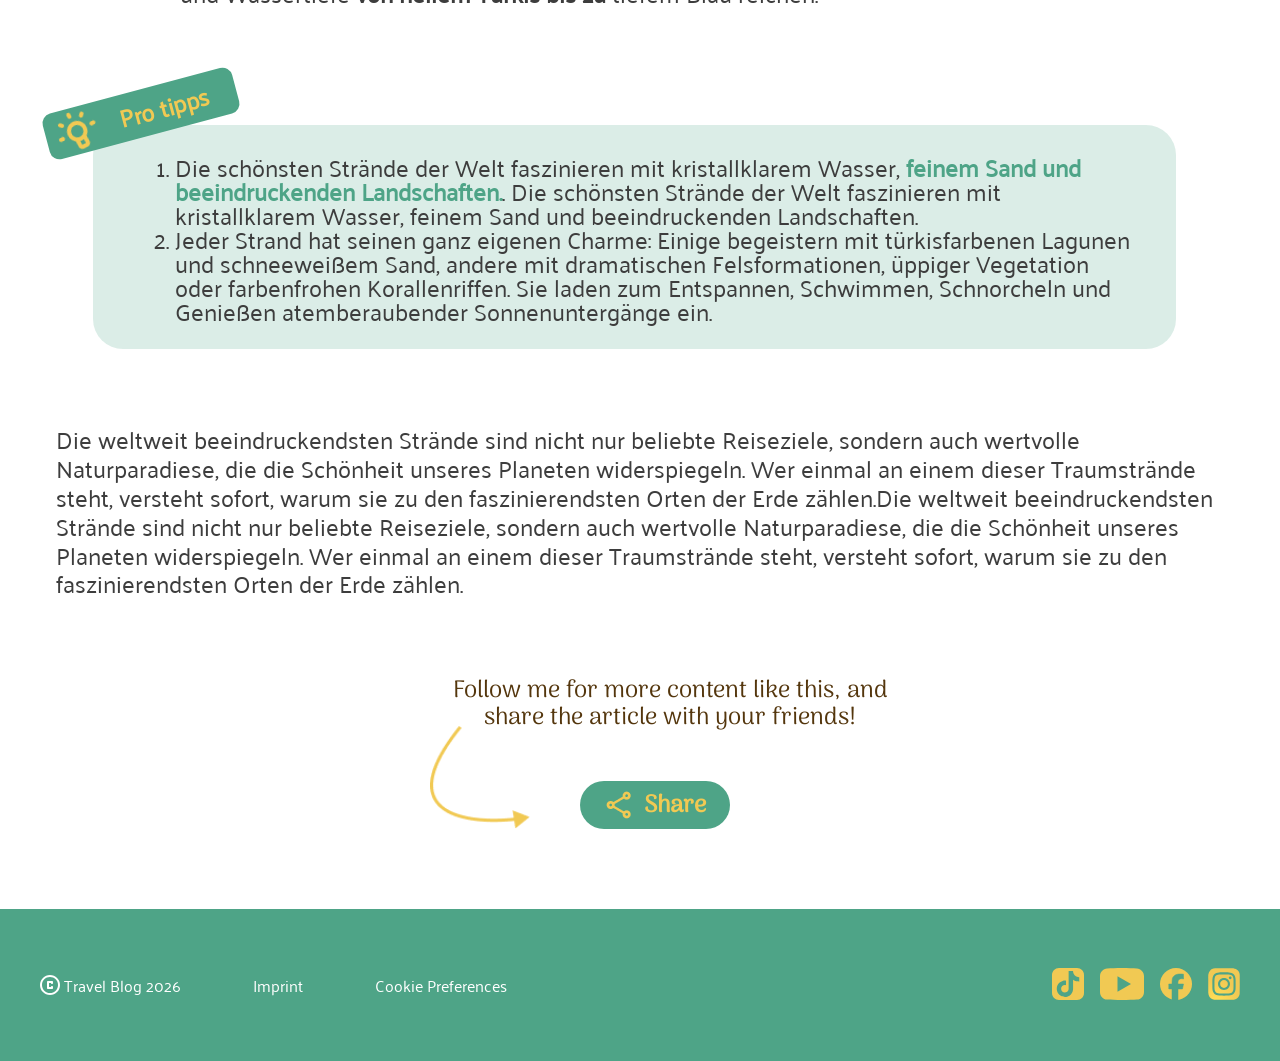
==== commit fb41e891: "impressum added" ====
--- a/Article1.html
+++ b/Article1.html
@@ -22,17 +22,17 @@
         </div>
         <input type="checkbox" id="menu-toggle" class="menu-toggle">
 
-<label for="menu-toggle" class="burger-menu">
-  <img src="./icon/burger.svg" alt="menu">
-</label>
-
-<nav class="burger-main">
-  <ul>
-    <li><a href="index.html#higlights">Highlights</a></li>
-    <li><a href="index.html#faq">FAQ</a></li>
-    <li><a href="index.html#contact">Contact</a></li>
-  </ul>
-</nav>
+        <label for="menu-toggle" class="burger-menu">
+            <img src="./icon/burger.svg" alt="menu">
+        </label>
+
+        <nav class="burger-main">
+            <ul>
+                <li><a href="index.html#higlights">Highlights</a></li>
+                <li><a href="index.html#faq">FAQ</a></li>
+                <li><a href="index.html#contact">Contact</a></li>
+            </ul>
+        </nav>
 
         <nav class="nav-main">
             <ul>
@@ -91,7 +91,7 @@
     <section class="slider_mobile">
 
         <h5>TOP 5 beach destinations for 2026</h5>
-        
+
         <div class="slider_a">
 
             <input type="radio" name="slider" value="one" checked>
@@ -112,19 +112,20 @@
     </section>
 
     <section class="article-content">
-        <p>Lorem ipsum dolor sit amet consectetur. Egestas a enim vestibulum malesuada. Ante in commodo porta
-            scelerisque turpis gravida semper. Lorem ipsum dolor sit amet consectetur. Egestas a enim vestibulum
-            malesuada. Eta scelerisque turpis gravida semper. Lorem ipsum dolor sit ameta enim vestibulum malesuada.
-            Antenes intrew commodo porta scelerisque turpis. ipsum dolor sit ametert consectetur. Egestas a enim
-            vestibulum malesuada. Ante in comm odo porta scelerisque turpis gravida semper.</p>
-
-        <p class="list-intro">Lorem ipsum dolor sit amet consectetur. Egestas a enim vestibulum malesuada.:</p>
+        <p>Die schönsten Strände der Welt faszinieren mit kristallklarem Wasser, feinem Sand und beeindruckenden
+            Landschaften. Von den tropischen Paradiesen der Malediven über die spektakulären Küsten Australiens bis hin
+            zu den versteckten Buchten Griechenlands bieten diese Orte unvergessliche Naturerlebnisse.</p>
+
+        <p class="list-intro">Die schönsten Strände der Welt faszinieren mit kristallklarem Wasser, feinem Sand und
+            beeindruckenden Landschaften.</p>
         <ol>
-            <li>turpis gravida <strong>semper</strong>. Lorem ipsum dolor sit amet consectetur. Egestas a enim
-                vestibulum malesuada. Eta scelerisque turpis gravida semper.</li>
-            <li><strong>Lorem ipsum</strong> dolor sit ameta enim vestibulum malesuada. Ante intrew commodo porta
-                scelerisque turpis. ipsum dolor sit amet consectetur. Egestas a enim vestibulum malesuada. </li>
-            <li>Ante in commodo porta <strong>scelerisque</strong> turpis gravida semper</li>
+            <li>Jeder Strand besitzt <strong>seinen eigenen Charakter.</strong>. Einige begeistern mit schneeweißem Sand
+                und türkisblauem Wasser, andere mit imposanten Klippen, tropischen Palmen oder farbenprächtigen
+                Korallenriffen.</li>
+            <li><strong>Einige begeistern</strong> mit schneeweißem Sand und türkisblauem Wasser, andere mit
+                imposanten Klippen, tropischen Palmen oder farbenprächtigen Korallenriffen. </li>
+            <li>Besonders beeindruckend sind die vielfältigen Farben des Meeres, die je nach Sonnenstand und Wassertiefe
+                 <strong>von hellem Türkis bis zu </strong> tiefem Blau reichen.</li>
         </ol>
 
         <section class="pro-tipps">
@@ -134,25 +135,26 @@
             </div>
             <div class="pro-tipps-list">
                 <ol>
-                    <li>Ante in commodo porta scelerisque turpis gravida semper. <span class="useful-link">Useful
-                            link</span>. Egestas a enim vestibulum malesuada. Eta scelerisque turpis gravida semper.
+                    <li>Die schönsten Strände der Welt faszinieren mit kristallklarem Wasser, <span
+                            class="useful-link">feinem Sand und beeindruckenden Landschaften.</span>. Die schönsten
+                        Strände der Welt faszinieren mit kristallklarem Wasser, feinem Sand und beeindruckenden
+                        Landschaften.
                     </li>
-                    <li>Lorem ipsum dolor sit ameta enim vestibulum malesuada. Ante intrew commodo porta scelerisque
-                        turpis.
-                        ipsum dolor sit amet consectetur. Egestas a enim vestibulum malesuada. Ante in commodo porta
-                        scelerisque turpis gravida semper.</li>
+                    <li>Jeder Strand hat seinen ganz eigenen Charme: Einige begeistern mit türkisfarbenen Lagunen und
+                        schneeweißem Sand, andere mit dramatischen Felsformationen, üppiger Vegetation oder farbenfrohen
+                        Korallenriffen. Sie laden zum Entspannen, Schwimmen, Schnorcheln und Genießen atemberaubender
+                        Sonnenuntergänge ein.
+                    </li>
                 </ol>
             </div>
         </section>
 
-        <p class="list-outro">Lorem ipsum dolor sit amet consectetur. Egestas a enim vestibulum malesuada. Ante in
-            commodo porta scelerisque turpis gravida semper. Lorem ipsum dolor sit amet consectetur.<br>Egestas a enim
-            vestibulum malesuada. Eta scelerisque turpis gravida semper. Lorem ipsum dolor sit amet consectetur.
-            Egestas a enim vestibulum malesuada. Ante in commodo porta scelerisque turpis gravida semper. Lorem ipsum
-            dolor sit amet consectetur. Egestas a enim vestibulum malesuada. Ante in commodo porta scelerisque turpis
-            gravida semper. Lorem ipsum dolor sit ameta enim vestibulum malesuada. Antenes intrew commodo porta
-            scelerisque turpis. ipsum dolor sit ametert consectetur. Egestas a enim vestibulum malesuada. Ante in comm
-            odo porta scelerisque turpis gravida semper.</p>
+        <p class="list-outro">Die weltweit beeindruckendsten Strände sind nicht nur beliebte Reiseziele, sondern auch
+            wertvolle Naturparadiese, die die Schönheit unseres Planeten widerspiegeln. Wer einmal an einem dieser
+            Traumstrände steht, versteht sofort, warum sie zu den faszinierendsten Orten der Erde zählen.Die weltweit
+            beeindruckendsten Strände sind nicht nur beliebte Reiseziele, sondern auch wertvolle Naturparadiese, die die
+            Schönheit unseres Planeten widerspiegeln. Wer einmal an einem dieser Traumstrände steht, versteht sofort,
+            warum sie zu den faszinierendsten Orten der Erde zählen.</p>
 
     </section>
 
--- a/style-art1.css
+++ b/style-art1.css
@@ -205,6 +205,7 @@
     background-color: brown;
     transform: perspective(250px) rotateY(-20deg) translateX(-20px);
 }
+
 
 /*Artikel*/
 
@@ -455,7 +456,7 @@
     input[type="radio"] {
         width: 28px;
         height: 28px;
-        margin-bottom: -60px;
+        margin-bottom: 20px;
     }
 
     input[type="radio"]:checked {
@@ -480,7 +481,7 @@
         margin: 20px;
 
 
-        overflow: visible;
+        overflow: hidden;
     }
 
     .slider_a input {
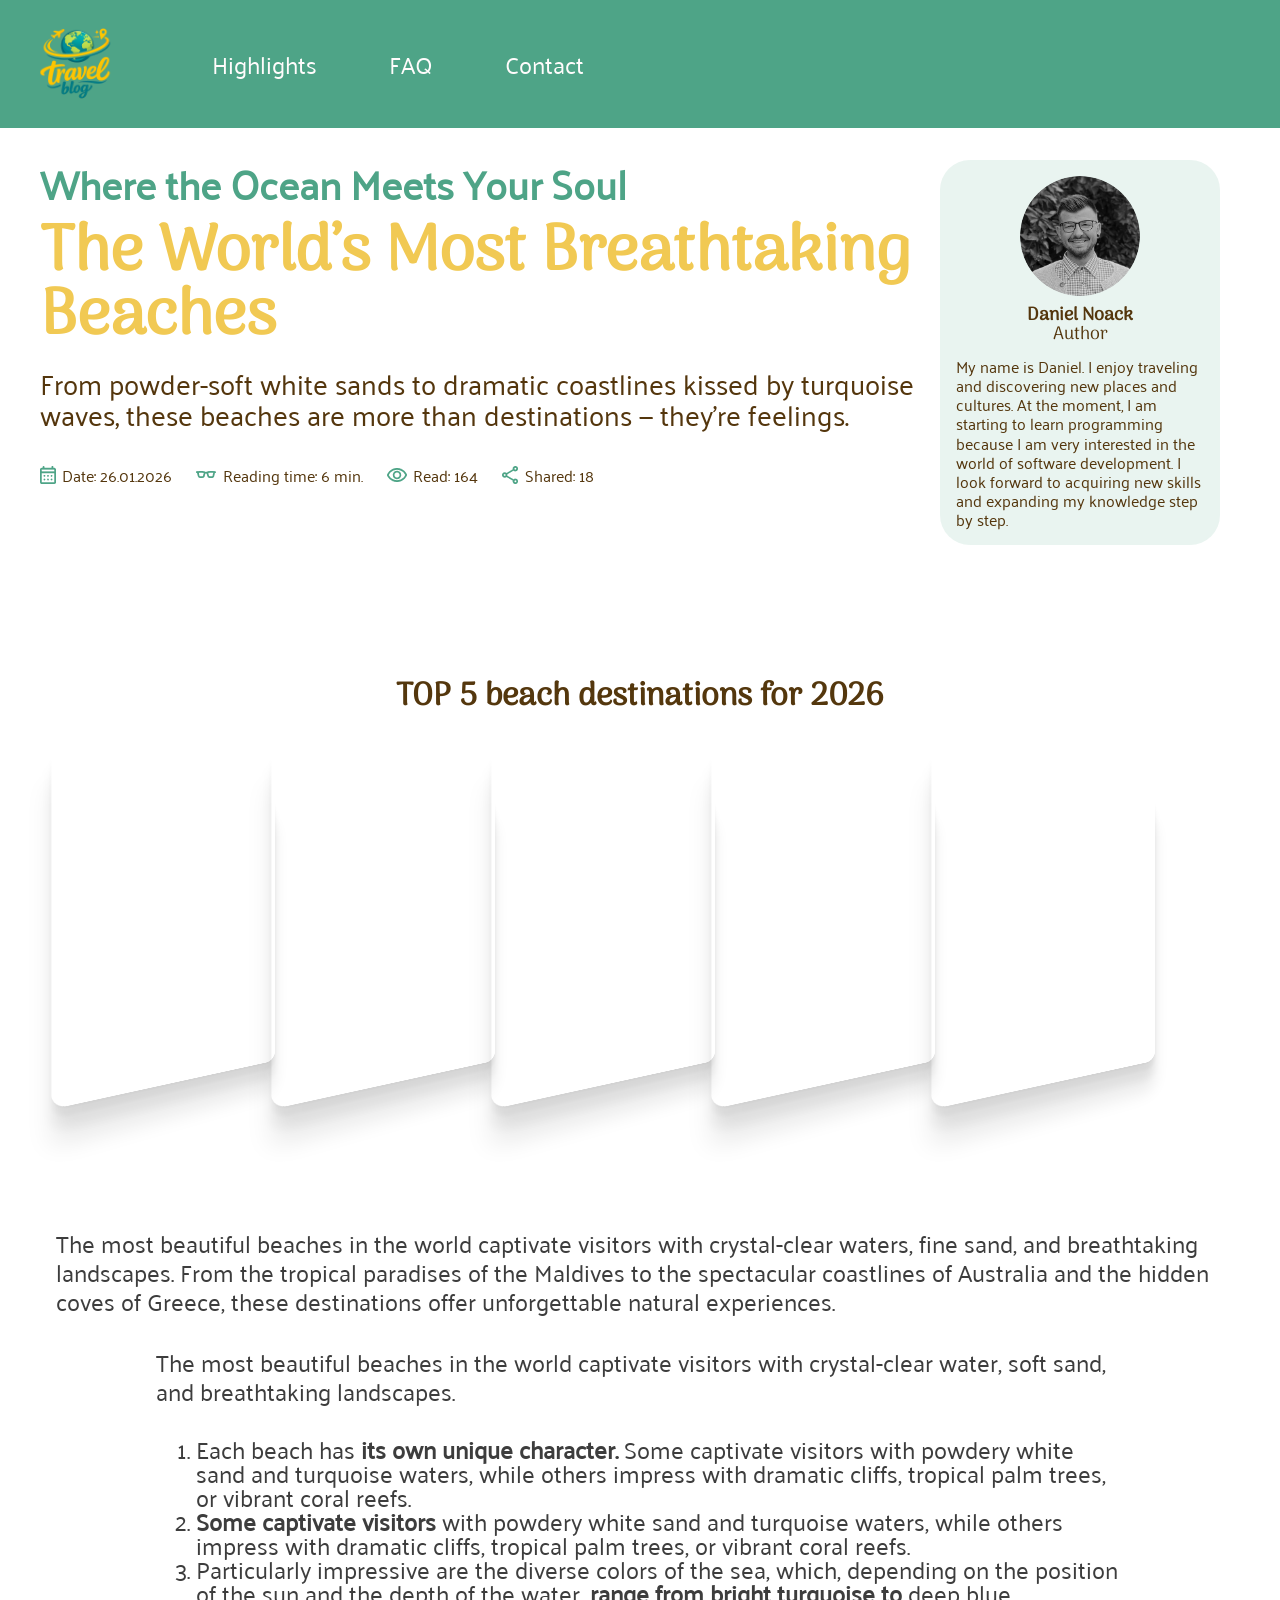
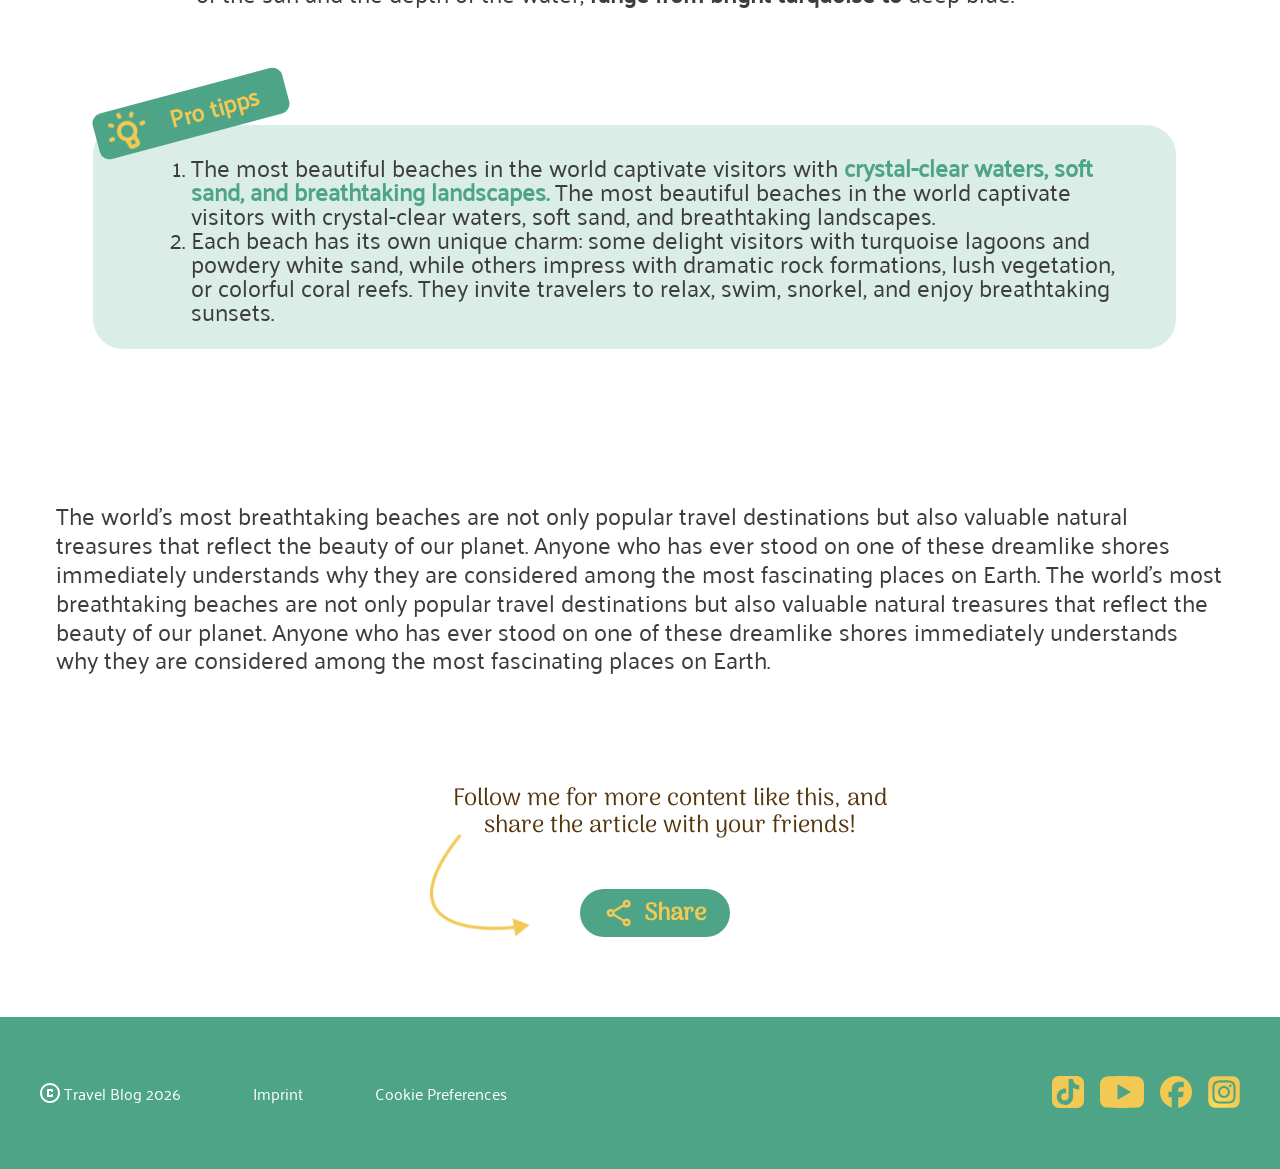
==== commit 6ed5eddf: "art. 1 english" ====
--- a/Article1.html
+++ b/Article1.html
@@ -63,10 +63,9 @@
             <img src="./img/daniel.png" alt="Daniel Noack">
             <h6>Daniel Noack</h6>
             <p class="author-role">Author</p>
-            <p class="author-bio">Mein Name ist Daniel. Ich reise gerne und entdecke neue Orte und Kulturen. Zurzeit
-                beginne ich damit, Programmieren zu lernen, weil mich die Welt der Softwareentwicklung sehr
-                interessiert. Ich freue mich darauf, neue Fähigkeiten zu erwerben und meine Kenntnisse Schritt für
-                Schritt auszubauen.</p>
+            <p class="author-bio">My name is Daniel. I enjoy traveling and discovering new places and cultures. At the
+                moment, I am starting to learn programming because I am very interested in the world of software
+                development. I look forward to acquiring new skills and expanding my knowledge step by step.</p>
         </aside>
 
     </article>
@@ -112,20 +111,21 @@
     </section>
 
     <section class="article-content">
-        <p>Die schönsten Strände der Welt faszinieren mit kristallklarem Wasser, feinem Sand und beeindruckenden
-            Landschaften. Von den tropischen Paradiesen der Malediven über die spektakulären Küsten Australiens bis hin
-            zu den versteckten Buchten Griechenlands bieten diese Orte unvergessliche Naturerlebnisse.</p>
-
-        <p class="list-intro">Die schönsten Strände der Welt faszinieren mit kristallklarem Wasser, feinem Sand und
-            beeindruckenden Landschaften.</p>
+        <p>The most beautiful beaches in the world captivate visitors with crystal-clear waters, fine sand, and
+            breathtaking landscapes. From the tropical paradises of the Maldives to the spectacular coastlines of
+            Australia and the hidden coves of Greece, these destinations offer unforgettable natural experiences.</p>
+
+        <p class="list-intro">The most beautiful beaches in the world captivate visitors with crystal-clear water, soft
+            sand, and breathtaking landscapes.</p>
         <ol>
-            <li>Jeder Strand besitzt <strong>seinen eigenen Charakter.</strong>. Einige begeistern mit schneeweißem Sand
-                und türkisblauem Wasser, andere mit imposanten Klippen, tropischen Palmen oder farbenprächtigen
-                Korallenriffen.</li>
-            <li><strong>Einige begeistern</strong> mit schneeweißem Sand und türkisblauem Wasser, andere mit
-                imposanten Klippen, tropischen Palmen oder farbenprächtigen Korallenriffen. </li>
-            <li>Besonders beeindruckend sind die vielfältigen Farben des Meeres, die je nach Sonnenstand und Wassertiefe
-                 <strong>von hellem Türkis bis zu </strong> tiefem Blau reichen.</li>
+            <li>Each beach has <strong>its own unique character.</strong> Some captivate visitors with powdery white
+                sand and turquoise waters, while others impress with dramatic cliffs, tropical palm trees, or vibrant
+                coral reefs.</li>
+            <li><strong>Some captivate visitors</strong> with powdery white sand and turquoise waters, while others
+                impress with dramatic cliffs, tropical palm trees, or vibrant coral reefs.</li>
+
+            <li>Particularly impressive are the diverse colors of the sea, which, depending on the position of the sun
+                and the depth of the water, <strong>range from bright turquoise to</strong> deep blue.</li>
         </ol>
 
         <section class="pro-tipps">
@@ -135,26 +135,24 @@
             </div>
             <div class="pro-tipps-list">
                 <ol>
-                    <li>Die schönsten Strände der Welt faszinieren mit kristallklarem Wasser, <span
-                            class="useful-link">feinem Sand und beeindruckenden Landschaften.</span>. Die schönsten
-                        Strände der Welt faszinieren mit kristallklarem Wasser, feinem Sand und beeindruckenden
-                        Landschaften.
-                    </li>
-                    <li>Jeder Strand hat seinen ganz eigenen Charme: Einige begeistern mit türkisfarbenen Lagunen und
-                        schneeweißem Sand, andere mit dramatischen Felsformationen, üppiger Vegetation oder farbenfrohen
-                        Korallenriffen. Sie laden zum Entspannen, Schwimmen, Schnorcheln und Genießen atemberaubender
-                        Sonnenuntergänge ein.
-                    </li>
+                    <li>The most beautiful beaches in the world captivate visitors with <span
+                            class="useful-link">crystal-clear waters, soft sand, and breathtaking landscapes.</span> The
+                        most beautiful beaches in the world captivate visitors with crystal-clear waters, soft sand, and
+                        breathtaking landscapes.</li>
+
+                    <li>Each beach has its own unique charm: some delight visitors with turquoise lagoons and powdery
+                        white sand, while others impress with dramatic rock formations, lush vegetation, or colorful
+                        coral reefs. They invite travelers to relax, swim, snorkel, and enjoy breathtaking sunsets.</li>
                 </ol>
             </div>
         </section>
 
-        <p class="list-outro">Die weltweit beeindruckendsten Strände sind nicht nur beliebte Reiseziele, sondern auch
-            wertvolle Naturparadiese, die die Schönheit unseres Planeten widerspiegeln. Wer einmal an einem dieser
-            Traumstrände steht, versteht sofort, warum sie zu den faszinierendsten Orten der Erde zählen.Die weltweit
-            beeindruckendsten Strände sind nicht nur beliebte Reiseziele, sondern auch wertvolle Naturparadiese, die die
-            Schönheit unseres Planeten widerspiegeln. Wer einmal an einem dieser Traumstrände steht, versteht sofort,
-            warum sie zu den faszinierendsten Orten der Erde zählen.</p>
+        <p class="list-outro">The world's most breathtaking beaches are not only popular travel destinations but also
+            valuable natural treasures that reflect the beauty of our planet. Anyone who has ever stood on one of these
+            dreamlike shores immediately understands why they are considered among the most fascinating places on Earth.
+            The world's most breathtaking beaches are not only popular travel destinations but also valuable natural
+            treasures that reflect the beauty of our planet. Anyone who has ever stood on one of these dreamlike shores
+            immediately understands why they are considered among the most fascinating places on Earth.</p>
 
     </section>
 
--- a/style-art1.css
+++ b/style-art1.css
@@ -126,6 +126,7 @@
 
 .slider_b {
     height: 300px;
+    width: 100%;
 
 
     display: flex;
@@ -228,7 +229,7 @@
 .article-content ol {
     margin: 0 auto;
     max-width: 1000px;
-    /* padding: 0 1rem 0 3.5rem;*/
+    padding: 0 1rem 0 3.5rem;
     color: #3D3D3D;
 }
 
@@ -240,24 +241,24 @@
 }
 
 .article-content .list-outro {
-    margin-top: 32px;
-    margin-bottom: 32px;
+    padding-top: 32px;
+    padding-bottom: 32px;
 }
 
 /*Pro Tipps*/
 .pro-tipps {
     padding: 20px;
     position: relative;
-    margin: 60px auto;
+    margin: 100px auto;
     max-width: 1134px;
-    max-height: 260px;
-    margin-top: 100px;
+   /*  max-height: 260px; */
+    /* margin-top: 100px; */
 }
 
 .pro-tipps-header {
     position: absolute;
     top: -15px;
-    left: -30px;
+   /*  left: -30px; */
     background-color: var(--color-primary);
     color: var(--color-secondary);
     padding: 4px 12px;
@@ -383,7 +384,9 @@
 @media screen and (max-width: 1230px) {
 
     .pro-tipps {
-        margin: 60px 40px;
+        margin-top: 100px;
+        margin-left: auto;
+        margin-right: auto;
     }
 
     .slider {
@@ -394,12 +397,13 @@
     .slider_b_element {
         width: 190px;
     }
+
     article {
 
-    padding-left: 1rem;
-    padding-right: 1rem;
-    /*  padding: 2rem; */
-}
+        padding-left: 1rem;
+        padding-right: 1rem;
+        /*  padding: 2rem; */
+    }
 }
 
 @media screen and (max-width: 1050px) {
@@ -436,8 +440,8 @@
 
 @media screen and (max-width: 768px) and (min-width: 600px) {
     article {
-margin-top: 80px;
-}
+        margin-top: 80px;
+    }
 
 }
 
@@ -505,7 +509,7 @@
         width: calc(500% / 5);
         height: 100%;
         /* margin: 2rem; */
-        
+
     }
 
     .element_one,
@@ -565,7 +569,7 @@
 
     article {
         grid-template-columns: 1fr;
-         margin-top: 80px;
+        margin-top: 80px;
     }
 
     .article-header {
@@ -652,13 +656,14 @@
         font-size: 12px;
     }
 
-    .article-content .list-outro {
+   /*  .article-content .list-outro {
         padding-top: 12px;
         padding-bottom: 24px;
-    }
+    } */
 
     .pro-tipps {
-        margin: 60px 16px;
+        margin: auto;
+        margin-top: 65px;
         /* padding: 0px; */
     }
 
@@ -735,7 +740,7 @@
 
     @media screen and (max-width: 350px) {
         .share {
-            margin: 150px 50px 100px 50px;
+            margin: 50px;
         }
     }
 }
--- a/fonts.css
+++ b/fonts.css
@@ -101,12 +101,44 @@
     font-size: 24px;
 }
 
-ul  :hover {
-color: var(--color-primary-hover) !important;
-
-}
-
-
+ul a:visited{
+    color: var(--color-primary);
+}
+
+ul>li:nth-child(1) :hover {
+color: var(white) !important;
+background-image: url(./icon/hover.svg);
+background-repeat: no-repeat;
+background-size: 100% 50%;
+background-position: bottom;
+padding: 0 5px 0 0;
+}
+
+
+
+ul>li:nth-child(2) :hover {
+color: var(white) !important;
+background-image: url(./icon/hover2.svg);
+background-repeat: no-repeat;
+background-size: 100% 50%;
+background-position: bottom;
+padding: 0 0 0 0;
+}
+
+
+ul>li:nth-child(3) :hover {
+color: var(white) !important;
+background-image: url(./icon/hover3.svg);
+background-repeat: no-repeat;
+background-size: 100% 50%;
+background-position: bottom;
+padding: 0 0 0 5px;
+}
+
+.nav-main a {
+    color: var(--color-nav);
+    transition: var(--transition-normal);
+}
 
 
 @media screen and (min-width: 769px) and (max-width: 1300px)
--- a/standart.css
+++ b/standart.css
@@ -7,4 +7,6 @@
 
 body{
 height: 100dvh;
-}+overflow-x: hidden;
+}
+
--- a/nav-footer.css
+++ b/nav-footer.css
@@ -25,7 +25,7 @@
     height: 128px;
 display: flex;
 align-items: center;
-
+overflow-x: hidden;
 background-color: var(--color-primary);
 justify-content: flex-start;
 }
